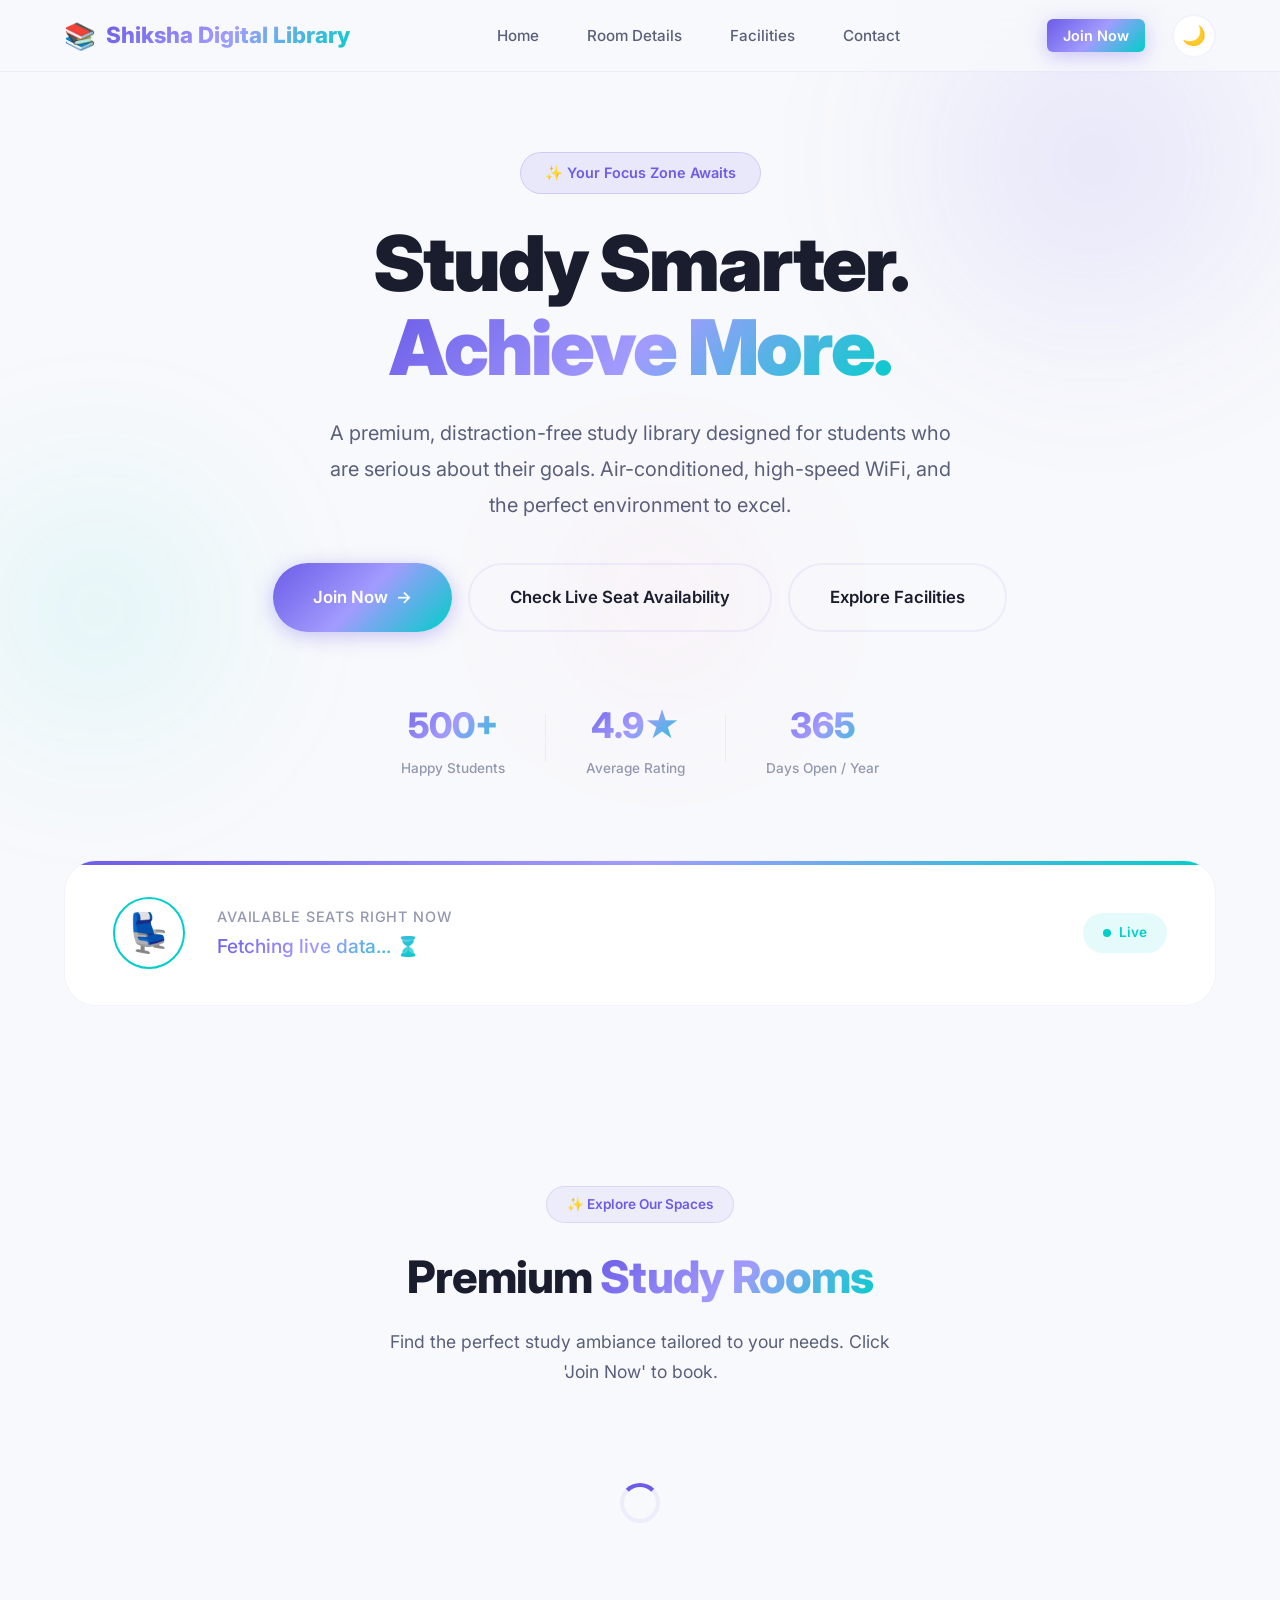
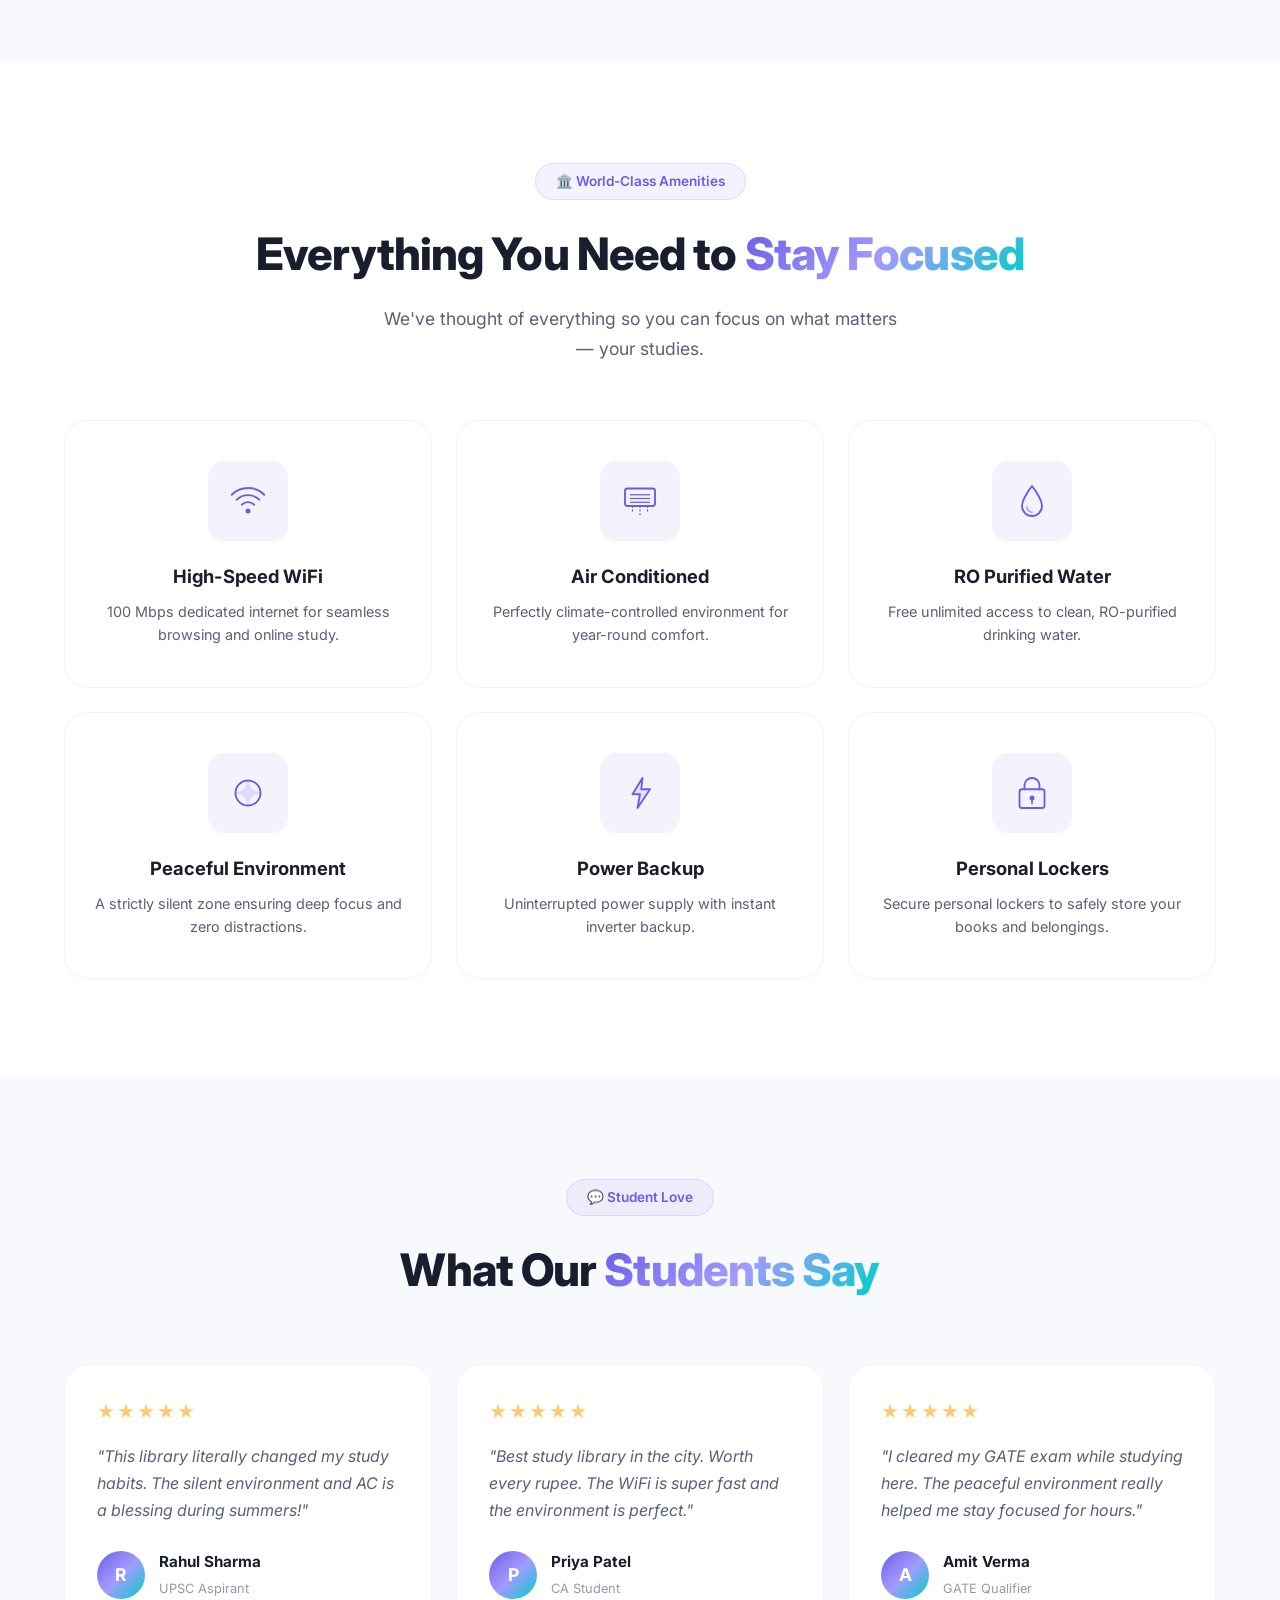
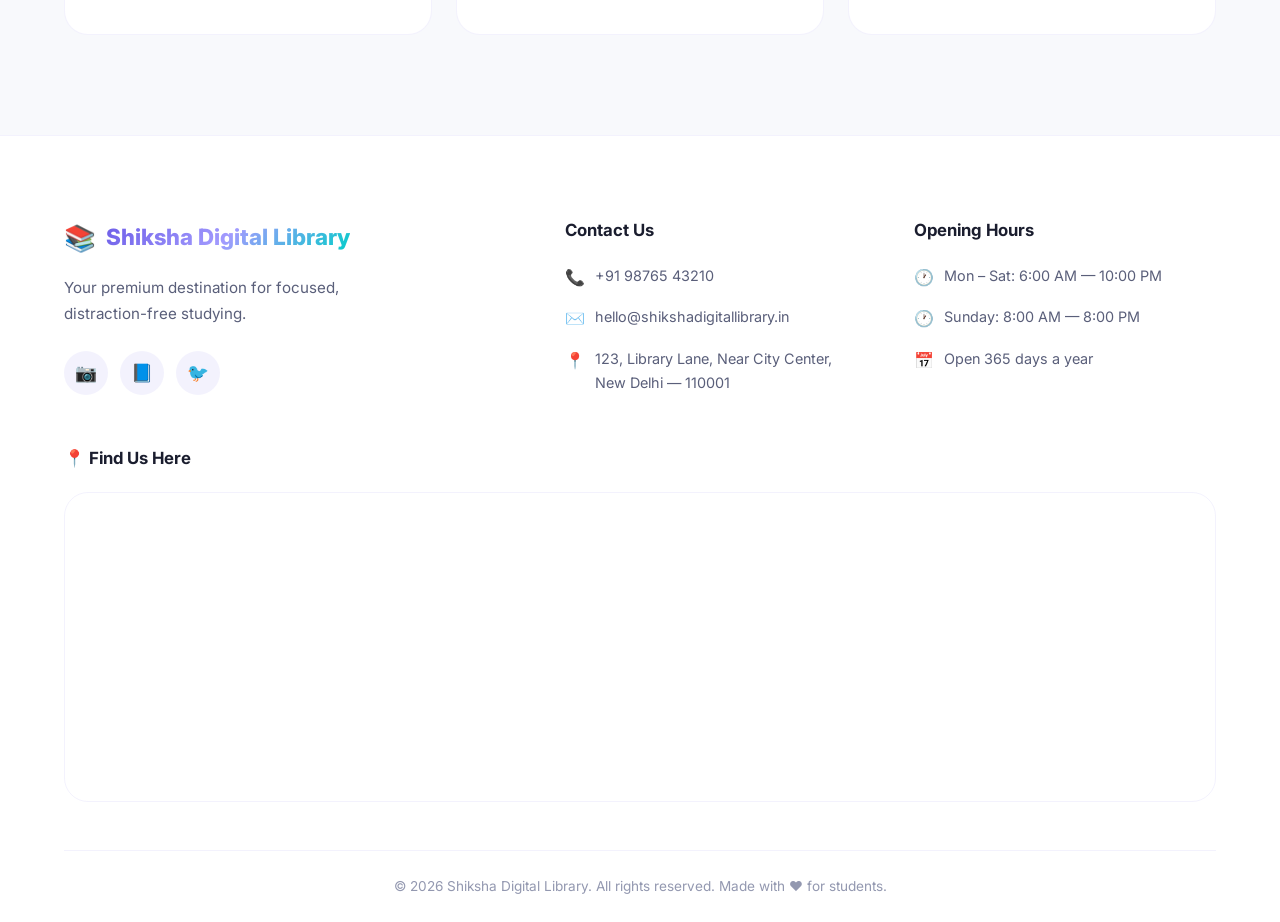
==== index.html @ bf12c4b8 "Add files via upload" ====
<!DOCTYPE html>
<html lang="en" data-theme="light">

<head>
    <meta charset="UTF-8">
    <meta name="viewport" content="width=device-width, initial-scale=1.0">
    <meta name="description"
        content="Premium study library and reading room with AC, WiFi, and peaceful environment. Book your seat today for focused studying.">
    <meta name="keywords" content="study library, reading room, co-working, study space, library near me">
    <title>Shiksha Digital Library — Premium Study Library & Reading Room</title>
    <link rel="preconnect" href="https://fonts.googleapis.com">
    <link rel="preconnect" href="https://fonts.gstatic.com" crossorigin>
    <link href="https://fonts.googleapis.com/css2?family=Inter:wght@400;500;600;700;800;900&display=swap"
        rel="stylesheet">
    <link rel="stylesheet" href="style.css">
</head>

<body>
    <!-- ========== NAVBAR ========== -->
    <nav class="navbar" id="navbar">
        <div class="container nav-container">
            <a href="#" class="logo">
                <span class="logo-icon">📚</span>
                <span class="logo-text">Shiksha Digital Library</span>
            </a>
            <ul class="nav-links" id="navLinks">
                <li><a href="#hero">Home</a></li>
                <li><a href="#rooms">Room Details</a></li>
                <li><a href="#facilities">Facilities</a></li>
                <li><a href="#contact">Contact</a></li>
            </ul>
            <div class="nav-actions">
                <button class="btn btn-primary" id="navJoinBtn" onclick="window.openBookingModal()"
                    style="padding: 8px 16px; font-size: 0.9rem; border-radius: 6px; margin-right: 15px;">Join
                    Now</button>
                <button class="theme-toggle" id="themeToggle" aria-label="Toggle dark mode">
                    <span class="theme-icon" id="themeIcon">🌙</span>
                </button>
                <button class="hamburger" id="hamburger" aria-label="Open menu">
                    <span></span><span></span><span></span>
                </button>
            </div>
        </div>
    </nav>

    <!-- ========== HERO SECTION ========== -->
    <section class="hero" id="hero">
        <div class="hero-bg-shapes">
            <div class="shape shape-1"></div>
            <div class="shape shape-2"></div>
            <div class="shape shape-3"></div>
        </div>
        <div class="container hero-content">
            <div class="hero-badge">✨ Your Focus Zone Awaits</div>
            <h1 class="hero-title">
                Study Smarter.<br>
                <span class="gradient-text">Achieve More.</span>
            </h1>
            <p class="hero-subtitle">
                A premium, distraction-free study library designed for students who are serious about their goals.
                Air-conditioned, high-speed WiFi, and the perfect environment to excel.
            </p>
            <div class="hero-actions">
                <button class="btn btn-primary btn-lg" id="joinNowBtn" onclick="window.openBookingModal()">
                    Join Now
                    <span class="btn-arrow">→</span>
                </button>
                <button class="btn btn-outline btn-lg" onclick="window.openLiveSeatModal()">
                    Check Live Seat Availability
                </button>
                <a href="#facilities" class="btn btn-outline btn-lg" id="exploreFacilitiesBtn">
                    Explore Facilities
                </a>
            </div>
            <div class="hero-stats">
                <div class="stat-item">
                    <span class="stat-number">500+</span>
                    <span class="stat-label">Happy Students</span>
                </div>
                <div class="stat-divider"></div>
                <div class="stat-item">
                    <span class="stat-number">4.9★</span>
                    <span class="stat-label">Average Rating</span>
                </div>
                <div class="stat-divider"></div>
                <div class="stat-item">
                    <span class="stat-number">365</span>
                    <span class="stat-label">Days Open / Year</span>
                </div>
            </div>
        </div>
    </section>

    <!-- ========== LIVE SEAT COUNTER ========== -->
    <section class="seat-counter-section" id="seats">
        <div class="container">
            <div class="seat-card" id="seatCard">
                <div class="seat-card-glow"></div>
                <div class="seat-card-content">
                    <div class="seat-icon-wrap">
                        <div class="pulse-ring"></div>
                        <div class="seat-icon">💺</div>
                    </div>
                    <div class="seat-info">
                        <span class="seat-label">Available Seats Right Now</span>
                        <span class="seat-number" id="seatCount"
                            style="font-size: 1.2rem; color: var(--text-secondary); font-weight: 500;">Fetching live
                            data... ⏳</span>
                    </div>
                    <div class="seat-status" id="seatStatus">
                        <span class="status-dot live"></span>
                        <span>Live</span>
                    </div>
                </div>
            </div>
        </div>
    </section>

    <!-- ========== OUR ROOMS ========== -->
    <section class="rooms-section" id="rooms">
        <div class="container">
            <div class="section-header">
                <span class="section-badge">✨ Explore Our Spaces</span>
                <h2 class="section-title">Premium <span class="gradient-text">Study Rooms</span></h2>
                <p class="section-subtitle">Find the perfect study ambiance tailored to your needs. Click 'Join Now' to
                    book.</p>
            </div>

            <div class="dynamic-rooms-grid" id="dynamicRoomsGrid">
                <div class="loader">
                    <div class="loader-spinner"></div>
                </div>
            </div>
        </div>
    </section>

    <!-- ========== FACILITIES ========== -->
    <section class="facilities-section" id="facilities">
        <div class="container">
            <div class="section-header">
                <span class="section-badge">🏛️ World-Class Amenities</span>
                <h2 class="section-title">Everything You Need to <span class="gradient-text">Stay Focused</span></h2>
                <p class="section-subtitle">We've thought of everything so you can focus on what matters — your studies.
                </p>
            </div>
            <div class="facilities-grid">
                <div class="facility-card" id="facilityWifi">
                    <div class="facility-icon-wrap">
                        <svg class="facility-svg" viewBox="0 0 64 64" fill="none" xmlns="http://www.w3.org/2000/svg">
                            <circle cx="32" cy="48" r="4" fill="currentColor" />
                            <path d="M22 38c5.5-5.5 14.5-5.5 20 0" stroke="currentColor" stroke-width="3"
                                stroke-linecap="round" />
                            <path d="M14 30c9.9-9.9 26.1-9.9 36 0" stroke="currentColor" stroke-width="3"
                                stroke-linecap="round" />
                            <path d="M6 22c14.4-14.4 37.6-14.4 52 0" stroke="currentColor" stroke-width="3"
                                stroke-linecap="round" />
                        </svg>
                    </div>
                    <h3 class="facility-name">High-Speed WiFi</h3>
                    <p class="facility-desc">100 Mbps dedicated internet for seamless browsing and online study.</p>
                </div>
                <div class="facility-card" id="facilityAC">
                    <div class="facility-icon-wrap">
                        <svg class="facility-svg" viewBox="0 0 64 64" fill="none" xmlns="http://www.w3.org/2000/svg">
                            <rect x="8" y="12" width="48" height="28" rx="4" stroke="currentColor" stroke-width="3" />
                            <line x1="20" y1="40" x2="20" y2="52" stroke="currentColor" stroke-width="2"
                                stroke-linecap="round" stroke-dasharray="2 4" />
                            <line x1="32" y1="40" x2="32" y2="56" stroke="currentColor" stroke-width="2"
                                stroke-linecap="round" stroke-dasharray="2 4" />
                            <line x1="44" y1="40" x2="44" y2="52" stroke="currentColor" stroke-width="2"
                                stroke-linecap="round" stroke-dasharray="2 4" />
                            <line x1="16" y1="22" x2="48" y2="22" stroke="currentColor" stroke-width="2" />
                            <line x1="16" y1="28" x2="48" y2="28" stroke="currentColor" stroke-width="2" />
                            <line x1="16" y1="34" x2="48" y2="34" stroke="currentColor" stroke-width="2" />
                        </svg>
                    </div>
                    <h3 class="facility-name">Air Conditioned</h3>
                    <p class="facility-desc">Perfectly climate-controlled environment for year-round comfort.</p>
                </div>
                <div class="facility-card" id="facilityWater">
                    <div class="facility-icon-wrap">
                        <svg class="facility-svg" viewBox="0 0 64 64" fill="none" xmlns="http://www.w3.org/2000/svg">
                            <path d="M32 8C32 8 16 28 16 40c0 8.8 7.2 16 16 16s16-7.2 16-16C48 28 32 8 32 8z"
                                stroke="currentColor" stroke-width="3" stroke-linecap="round" stroke-linejoin="round" />
                            <path d="M24 42c0 4.4 3.6 8 8 8" stroke="currentColor" stroke-width="2.5"
                                stroke-linecap="round" opacity="0.6" />
                        </svg>
                    </div>
                    <h3 class="facility-name">RO Purified Water</h3>
                    <p class="facility-desc">Free unlimited access to clean, RO-purified drinking water.</p>
                </div>
                <div class="facility-card" id="facilityPeaceful">
                    <div class="facility-icon-wrap">
                        <svg class="facility-svg" viewBox="0 0 64 64" fill="none" xmlns="http://www.w3.org/2000/svg">
                            <circle cx="32" cy="32" r="20" stroke="currentColor" stroke-width="3" />
                            <path d="M32 12c0 11 9 20 20 20-11 0-20 9-20 20 0-11-9-20-20-20 11 0 20-9 20-20z"
                                fill="currentColor" opacity="0.15" stroke="currentColor" stroke-width="2" />
                        </svg>
                    </div>
                    <h3 class="facility-name">Peaceful Environment</h3>
                    <p class="facility-desc">A strictly silent zone ensuring deep focus and zero distractions.</p>
                </div>
                <div class="facility-card" id="facilityPower">
                    <div class="facility-icon-wrap">
                        <svg class="facility-svg" viewBox="0 0 64 64" fill="none" xmlns="http://www.w3.org/2000/svg">
                            <path d="M36 8L20 34h12L28 56l20-30H34L36 8z" stroke="currentColor" stroke-width="3"
                                stroke-linecap="round" stroke-linejoin="round" fill="currentColor" fill-opacity="0.1" />
                        </svg>
                    </div>
                    <h3 class="facility-name">Power Backup</h3>
                    <p class="facility-desc">Uninterrupted power supply with instant inverter backup.</p>
                </div>
                <div class="facility-card" id="facilityLocker">
                    <div class="facility-icon-wrap">
                        <svg class="facility-svg" viewBox="0 0 64 64" fill="none" xmlns="http://www.w3.org/2000/svg">
                            <rect x="12" y="26" width="40" height="30" rx="4" stroke="currentColor" stroke-width="3" />
                            <path d="M20 26V20c0-6.6 5.4-12 12-12s12 5.4 12 12v6" stroke="currentColor" stroke-width="3"
                                stroke-linecap="round" />
                            <circle cx="32" cy="40" r="4" fill="currentColor" />
                            <line x1="32" y1="44" x2="32" y2="49" stroke="currentColor" stroke-width="2.5"
                                stroke-linecap="round" />
                        </svg>
                    </div>
                    <h3 class="facility-name">Personal Lockers</h3>
                    <p class="facility-desc">Secure personal lockers to safely store your books and belongings.</p>
                </div>
            </div>
        </div>
    </section>

    <!-- ========== TESTIMONIALS ========== -->
    <section class="testimonials-section" id="testimonials">
        <div class="container">
            <div class="section-header">
                <span class="section-badge">💬 Student Love</span>
                <h2 class="section-title">What Our <span class="gradient-text">Students Say</span></h2>
            </div>
            <div class="testimonials-grid">
                <div class="testimonial-card">
                    <div class="testimonial-stars">★★★★★</div>
                    <p class="testimonial-text">"This library literally changed my study habits. The silent environment
                        and AC is a blessing during summers!"</p>
                    <div class="testimonial-author">
                        <div class="author-avatar">R</div>
                        <div>
                            <strong>Rahul Sharma</strong>
                            <span>UPSC Aspirant</span>
                        </div>
                    </div>
                </div>
                <div class="testimonial-card">
                    <div class="testimonial-stars">★★★★★</div>
                    <p class="testimonial-text">"Best study library in the city. Worth every rupee. The WiFi is super
                        fast and the environment is perfect."</p>
                    <div class="testimonial-author">
                        <div class="author-avatar">P</div>
                        <div>
                            <strong>Priya Patel</strong>
                            <span>CA Student</span>
                        </div>
                    </div>
                </div>
                <div class="testimonial-card">
                    <div class="testimonial-stars">★★★★★</div>
                    <p class="testimonial-text">"I cleared my GATE exam while studying here. The peaceful environment
                        really helped me stay focused for hours."</p>
                    <div class="testimonial-author">
                        <div class="author-avatar">A</div>
                        <div>
                            <strong>Amit Verma</strong>
                            <span>GATE Qualifier</span>
                        </div>
                    </div>
                </div>
            </div>
        </div>
    </section>

    <!-- ========== FOOTER ========== -->
    <footer class="footer" id="contact">
        <div class="container">
            <div class="footer-grid">
                <div class="footer-brand">
                    <a href="#" class="logo footer-logo">
                        <span class="logo-icon">📚</span>
                        <span class="logo-text">Shiksha Digital Library</span>
                    </a>
                    <p class="footer-tagline">Your premium destination for focused, distraction-free studying.</p>
                    <div class="footer-socials">
                        <a href="#" class="social-link" aria-label="Instagram">📷</a>
                        <a href="#" class="social-link" aria-label="Facebook">📘</a>
                        <a href="#" class="social-link" aria-label="Twitter">🐦</a>
                    </div>
                </div>
                <div class="footer-info">
                    <h4>Contact Us</h4>
                    <ul class="footer-list">
                        <li>
                            <span class="footer-icon">📞</span>
                            <a href="tel:+919876543210">+91 98765 43210</a>
                        </li>
                        <li>
                            <span class="footer-icon">✉️</span>
                            <a href="mailto:hello@shikshadigitallibrary.in">hello@shikshadigitallibrary.in</a>
                        </li>
                        <li>
                            <span class="footer-icon">📍</span>
                            <span>123, Library Lane, Near City Center,<br>New Delhi — 110001</span>
                        </li>
                    </ul>
                </div>
                <div class="footer-hours">
                    <h4>Opening Hours</h4>
                    <ul class="footer-list">
                        <li><span class="footer-icon">🕐</span> Mon – Sat: 6:00 AM — 10:00 PM</li>
                        <li><span class="footer-icon">🕐</span> Sunday: 8:00 AM — 8:00 PM</li>
                        <li><span class="footer-icon">📅</span> Open 365 days a year</li>
                    </ul>
                </div>
            </div>
            <div class="footer-map">
                <h4>📍 Find Us Here</h4>
                <div class="map-container">
                    <iframe
                        src="https://www.google.com/maps/embed?pb=!1m18!1m12!1m3!1d3630.3587118853275!2d86.69703167514014!3d24.50766707816132!2m3!1f0!2f0!3f0!3m2!1i1024!2i768!4f13.1!3m3!1m2!1s0x39f1177b19f30dbd%3A0xe10a7950a04422b5!2sSiksha%20Digital%20Library!5e0!3m2!1sen!2sin!4v1775477721652!5m2!1sen!2sin"
                        width="100%" height="300" style="border:0; border-radius: 16px;" allowfullscreen=""
                        loading="lazy" referrerpolicy="no-referrer-when-downgrade"
                        title="Shiksha Digital Library Location Map">
                    </iframe>
                </div>
            </div>
            <div class="footer-bottom">
                <p>© 2026 Shiksha Digital Library. All rights reserved. Made with ❤️ for students.</p>
            </div>
        </div>
    </footer>

    <!-- Back to Top -->
    <button class="back-to-top" id="backToTop" aria-label="Back to top">↑</button>


    <!-- ========== ROOM DETAILS MODAL ========== -->
    <div class="modal-overlay" id="roomDetailsModal">
        <div class="modal-content room-details-modal">
            <button class="modal-close" onclick="closeRoomDetailsModal()" aria-label="Close modal">✖</button>

            <!-- Room Image -->
            <div class="room-detail-image" id="roomDetailImage">
                <img src="" alt="Room Image" id="roomDetailImg"
                    style="width: 100%; height: 240px; object-fit: cover; border-radius: 12px;">
            </div>

            <!-- Room Name & Tagline -->
            <div style="text-align: center; margin: 20px 0 8px;">
                <h2 class="section-title" style="font-size: 1.6rem;" id="roomDetailName">Room Name</h2>
                <span class="room-tagline" id="roomDetailTagline">Tagline</span>
            </div>

            <!-- Description -->
            <p style="text-align: center; color: var(--text-secondary); font-size: 0.95rem; line-height: 1.6; margin-bottom: 24px;"
                id="roomDetailDesc">Description</p>

            <!-- Pricing Section -->
            <div class="room-detail-section">
                <h3 style="font-size: 1.1rem; font-weight: 700; margin-bottom: 16px;">💰 Pricing Details (Time-Wise)
                </h3>
                <div class="room-pricing-grid" id="roomDetailPricing">
                    <!-- Injected dynamically -->
                </div>
            </div>

            <!-- Features Section -->
            <div class="room-detail-section" style="margin-top: 24px;">
                <h3 style="font-size: 1.1rem; font-weight: 700; margin-bottom: 12px;">✨ About This Room</h3>
                <ul class="room-features-list" id="roomDetailFeatures">
                    <!-- Injected dynamically -->
                </ul>
            </div>

            <!-- Proceed to Book Button -->
            <div style="text-align: center; margin-top: 28px;">
                <button class="btn btn-primary btn-lg" id="proceedToBookBtn" onclick="proceedToBookFromDetails()"
                    style="width: 100%; max-width: 400px;">
                    Proceed to Book <span class="btn-arrow">→</span>
                </button>
            </div>
        </div>
    </div>

    <!-- ========== BOOKING MODAL ========== -->
    <div class="modal-overlay" id="bookingModal" style="display: none;">
        <div class="modal-content">
            <button class="modal-close" onclick="closeBookingModal()" aria-label="Close modal">✖</button>
            <div class="modal-header" style="text-align: center; margin-bottom: 24px;">
                <span class="section-badge" style="display:inline-block; margin-bottom:8px;">🎯 Live Seat Booking</span>
                <h2 class="section-title" style="font-size: 1.8rem;">Reserve Your <span class="gradient-text">Focus
                        Zone</span></h2>
            </div>

            <div class="wizard-container">
                <!-- Step 1: Select Room -->
                <div class="wizard-step" id="step1">
                    <div class="step-header">
                        <span class="step-number">1</span>
                        <h3 class="step-title">Select Room</h3>
                    </div>
                    <div class="step-content">
                        <div class="room-selector" id="wizardDynamicRooms"></div>
                    </div>
                </div>

                <!-- Step 3: Select Seat -->
                <div class="wizard-step disabled" id="step3">
                    <div class="step-header">
                        <span class="step-number">2</span>
                        <h3 class="step-title">Choose Your Seat</h3>
                    </div>
                    <div class="step-content" id="step3Content" style="display: none;">
                        <div class="modal-legend">
                            <div class="legend-item"><span class="seat-badge available"></span> Available</div>
                            <div class="legend-item"><span class="seat-badge partially-booked"></span> Partially Booked</div>
                            <div class="legend-item"><span class="seat-badge selected"></span> Selected</div>
                            <div class="legend-item"><span class="seat-badge booked"></span> Booked</div>
                        </div>

                        <div class="wizard-seat-layout">
                            <div class="seat-layout" id="wizardSeatGrid">
                                <!-- Seats generated via JS -->
                            </div>
                        </div>
                    </div>
                </div>

            <!-- Step 2: Select Duration -->
                <div class="wizard-step disabled" id="step2">
                    <div class="step-header">
                        <span class="step-number">3</span>
                        <h3 class="step-title">Select Duration/Shift</h3>
                    </div>
                    <div class="step-content" id="step2Content" style="display: none;">
                        <div class="duration-selector" id="wizardDynamicDurations"></div>
                    </div>
                </div>

                <!-- Step 2.5: Select Time Slot (Conditional) -->
                <div class="wizard-step" id="step25" style="display: none; margin-top: 24px;">
                    <div class="step-header">
                        <span class="step-number">3.5</span>
                        <h3 class="step-title">Select a Time Slot</h3>
                    </div>
                    <div class="step-content">
                        <div class="duration-selector" id="timeSlotContainer">
                            <button class="duration-btn timeslot-btn"
                                onclick="wizardSelectTimeSlot('6:00 AM - 11:00 AM')" id="slotA">
                                <span class="duration-time">6:00 AM - 11:00 AM</span>
                            </button>
                            <button class="duration-btn timeslot-btn"
                                onclick="wizardSelectTimeSlot('11:00 AM - 4:00 PM')" id="slotB">
                                <span class="duration-time">11:00 AM - 4:00 PM</span>
                            </button>
                            <button class="duration-btn timeslot-btn"
                                onclick="wizardSelectTimeSlot('4:00 PM - 9:00 PM')" id="slotC">
                                <span class="duration-time">4:00 PM - 9:00 PM</span>
                            </button>
                        </div>
                    </div>
                </div>

                <!-- Step 4: User Details Form -->
            <div class="wizard-step disabled" id="step4">
                <div class="step-header">
                    <span class="step-number">4</span>
                    <h3 class="step-title">Your Details</h3>
                </div>
                <div class="step-content" id="step4Content" style="display: none;">
                    <div class="user-details-form" style="max-width: 400px; margin: 0 auto;">
                        <div style="margin-bottom: 12px; text-align: left;">
                            <label
                                style="font-weight: 600; font-size: 0.85rem; color: var(--text-secondary); display: block; margin-bottom: 6px;">Full
                                Name</label>
                            <input type="text" id="wizardName" placeholder="e.g. John Doe"
                                style="width: 100%; padding: 12px; border: 1px solid var(--border-color, #e2e8f0); border-radius: 8px; outline: none; background: transparent; color: inherit;">
                        </div>
                        <div style="margin-bottom: 12px; text-align: left;">
                            <label
                                style="font-weight: 600; font-size: 0.85rem; color: var(--text-secondary); display: block; margin-bottom: 6px;">Phone
                                Number</label>
                            <input type="tel" id="wizardPhone" placeholder="e.g. 9876543210"
                                style="width: 100%; padding: 12px; border: 1px solid var(--border-color, #e2e8f0); border-radius: 8px; outline: none; background: transparent; color: inherit;">
                        </div>
                        <!-- Wizard Action Section -->
                        <div class="wizard-action-section hidden" id="wizardActionSection"
                            style="display: none; width: 100%; margin-top: 24px; padding: 20px; box-sizing: border-box;">
                            <div class="wizard-summary" style="gap: 16px; flex-direction: column; font-size: 1rem;">
                                <div class="summary-item"><strong>Room:</strong> <span id="summaryRoom">—</span></div>
                                <div class="summary-item"><strong>Duration:</strong> <span id="summaryDuration">—</span>
                                </div>
                                <div class="summary-item"><strong>Seat:</strong> <span id="summarySeat">—</span></div>
                            </div>
                            <button class="btn btn-primary btn-lg" id="wizardConfirmBtn"
                                style="width: 100%; margin-top: 16px;">
                                Submit Booking <span class="btn-arrow">→</span>
                            </button>
                        </div>
                    </div>
                </div>
            </div>
        </div>
    </div>

    <!-- ========== LIVE SEAT VIEWER MODAL ========== -->
    <div class="modal-overlay" id="liveSeatModal" style="display: none;">
        <div class="modal-content">
            <button class="modal-close" onclick="closeLiveSeatModal()" aria-label="Close modal">✖</button>
            <div class="modal-header" style="text-align: center; margin-bottom: 24px;">
                <span class="section-badge" style="display:inline-block; margin-bottom:8px;">🗺️ Live View</span>
                <h2 class="section-title" style="font-size: 1.8rem;">Current Seat <span class="gradient-text">Availability</span></h2>
            </div>
            
            <div class="wizard-container">
                <div class="wizard-step" style="opacity: 1; transform: none;">
                    <div class="step-header">
                        <h3 class="step-title">Select a Room to View</h3>
                    </div>
                    <div class="step-content" style="text-align: center; display: block;">
                        <select id="liveViewerRoomSelect" onchange="renderLiveViewerSeats()" style="padding: 12px; width: 100%; max-width: 300px; border-radius: 8px; border: 1px solid var(--border-color); font-size: 1rem; margin-bottom: 24px; outline: none; background: transparent; color: inherit;">
                            <option value="" disabled selected>Loading rooms...</option>
                        </select>

                        <div class="modal-legend">
                            <div class="legend-item"><span class="seat-badge available"></span> Fully Available</div>
                            <div class="legend-item"><span class="seat-badge partially-booked"></span> Partially Booked</div>
                            <div class="legend-item"><span class="seat-badge booked"></span> Fully Booked</div>
                        </div>

                        <div class="wizard-seat-layout">
                            <div class="seat-layout" id="liveViewerSeatGrid">
                                <!-- Seats generated via JS -->
                            </div>
                        </div>
                        
                        <!-- Empty container for the Quick Shift Details Preview -->
                        <div id="liveSeatShiftDetails" style="display:none; margin-top:20px; text-align: left;"></div>
                        
                        <div style="margin-top: 32px;">
                            <button class="btn btn-primary" onclick="closeLiveSeatModal(); setTimeout(openBookingModal, 300);">Book visually from Booking Wizard <span class="btn-arrow">→</span></button>
                        </div>
                    </div>
                </div>
            </div>
        </div>
    </div>

    <script type="module" src="script.js"></script>
</body>

</html>
---- style.css ----
/* ===================================================
   StudyNest — Premium Study Library Landing Page
   Pure CSS3  |  No Frameworks
   =================================================== */

/* ---------- CSS Custom Properties (Light Theme) ---------- */
:root {
    --bg-primary: #f8f9fc;
    --bg-secondary: #ffffff;
    --bg-card: #ffffff;
    --bg-card-hover: #f4f6ff;

    --text-primary: #1a1d2e;
    --text-secondary: #5a5f7a;
    --text-muted: #9398b0;

    --accent-1: #6c5ce7;
    --accent-2: #a29bfe;
    --accent-3: #00cec9;
    --accent-gradient: linear-gradient(135deg, #6c5ce7 0%, #a29bfe 50%, #00cec9 100%);
    --accent-gradient-2: linear-gradient(135deg, #6c5ce7, #fd79a8);

    --morning-color: #fdcb6e;
    --morning-bg: linear-gradient(135deg, #ffeaa7 0%, #fdcb6e 100%);
    --evening-color: #e17055;
    --evening-bg: linear-gradient(135deg, #fab1a0 0%, #e17055 100%);
    --fullday-color: #00b894;
    --fullday-bg: linear-gradient(135deg, #55efc4 0%, #00b894 100%);

    --border-color: rgba(108, 92, 231, 0.08);
    --shadow-sm: 0 2px 8px rgba(26, 29, 46, 0.04);
    --shadow-md: 0 8px 30px rgba(26, 29, 46, 0.08);
    --shadow-lg: 0 20px 60px rgba(26, 29, 46, 0.12);
    --shadow-glow: 0 0 40px rgba(108, 92, 231, 0.15);

    --radius-sm: 10px;
    --radius-md: 16px;
    --radius-lg: 24px;
    --radius-xl: 32px;

    --transition: 0.3s cubic-bezier(0.4, 0, 0.2, 1);
    --bounce: 0.5s cubic-bezier(0.34, 1.56, 0.64, 1);

    --nav-height: 72px;
    --container-max: 1200px;
}

/* ---------- Dark Theme ---------- */
[data-theme="dark"] {
    --bg-primary: #0f0f1a;
    --bg-secondary: #1a1a2e;
    --bg-card: #1e1e35;
    --bg-card-hover: #2a2a45;

    --text-primary: #eef0ff;
    --text-secondary: #a0a4c0;
    --text-muted: #6b6f8d;

    --border-color: rgba(162, 155, 254, 0.1);
    --shadow-sm: 0 2px 8px rgba(0, 0, 0, 0.3);
    --shadow-md: 0 8px 30px rgba(0, 0, 0, 0.4);
    --shadow-lg: 0 20px 60px rgba(0, 0, 0, 0.5);
    --shadow-glow: 0 0 60px rgba(108, 92, 231, 0.25);
}

/* ---------- Reset & Base ---------- */
*,
*::before,
*::after {
    margin: 0;
    padding: 0;
    box-sizing: border-box;
}

html {
    scroll-behavior: smooth;
    scroll-padding-top: var(--nav-height);
}

body {
    font-family: 'Inter', -apple-system, BlinkMacSystemFont, sans-serif;
    background: var(--bg-primary);
    color: var(--text-primary);
    line-height: 1.7;
    overflow-x: hidden;
    transition: background var(--transition), color var(--transition);
}

a {
    text-decoration: none;
    color: inherit;
}

ul { list-style: none; }

img { max-width: 100%; display: block; }

.container {
    max-width: var(--container-max);
    margin: 0 auto;
    padding: 0 24px;
}

/* ---------- Buttons ---------- */
.btn {
    display: inline-flex;
    align-items: center;
    gap: 8px;
    padding: 14px 32px;
    border: none;
    border-radius: 50px;
    font-family: inherit;
    font-weight: 600;
    font-size: 1rem;
    cursor: pointer;
    transition: all var(--transition);
    position: relative;
    overflow: hidden;
}

.btn::before {
    content: '';
    position: absolute;
    inset: 0;
    border-radius: inherit;
    background: linear-gradient(135deg, rgba(255,255,255,0.2), transparent);
    opacity: 0;
    transition: opacity var(--transition);
}

.btn:hover::before { opacity: 1; }

.btn-primary {
    background: var(--accent-gradient);
    color: #fff;
    box-shadow: 0 4px 20px rgba(108, 92, 231, 0.35);
}

.btn-primary:hover {
    transform: translateY(-2px);
    box-shadow: 0 8px 30px rgba(108, 92, 231, 0.5);
}

.btn-outline {
    background: transparent;
    color: var(--text-primary);
    border: 2px solid var(--border-color);
    backdrop-filter: blur(8px);
}

.btn-outline:hover {
    border-color: var(--accent-1);
    color: var(--accent-1);
    transform: translateY(-2px);
}

.btn-lg {
    padding: 18px 40px;
    font-size: 1.05rem;
}

.btn-arrow {
    transition: transform var(--transition);
}

.btn:hover .btn-arrow {
    transform: translateX(4px);
}

.btn-book {
    width: 100%;
    justify-content: center;
    padding: 16px 24px;
    border-radius: var(--radius-md);
    color: #fff;
    font-size: 1rem;
}

.morning-btn { background: var(--morning-bg); color: #5a4600; }
.evening-btn { background: var(--evening-bg); color: #fff; }
.fullday-btn { background: var(--fullday-bg); color: #fff; }

.btn-book:hover {
    transform: translateY(-2px);
    box-shadow: 0 8px 25px rgba(0,0,0,0.15);
}

/* ---------- NAVBAR ---------- */
.navbar {
    position: fixed;
    top: 0;
    left: 0;
    right: 0;
    height: var(--nav-height);
    z-index: 1000;
    backdrop-filter: blur(20px);
    -webkit-backdrop-filter: blur(20px);
    background: rgba(248, 249, 252, 0.8);
    border-bottom: 1px solid var(--border-color);
    transition: all var(--transition);
}

[data-theme="dark"] .navbar {
    background: rgba(15, 15, 26, 0.85);
}

.navbar.scrolled {
    box-shadow: var(--shadow-md);
}

.nav-container {
    display: flex;
    align-items: center;
    justify-content: space-between;
    height: 100%;
}

.logo {
    display: flex;
    align-items: center;
    gap: 10px;
    font-weight: 800;
    font-size: 1.4rem;
    z-index: 1001;
}

.logo-icon { font-size: 1.6rem; }

.logo-text {
    background: var(--accent-gradient);
    -webkit-background-clip: text;
    -webkit-text-fill-color: transparent;
    background-clip: text;
}

.nav-links {
    display: flex;
    gap: 8px;
}

.nav-links a {
    padding: 8px 20px;
    border-radius: 50px;
    font-weight: 500;
    font-size: 0.95rem;
    color: var(--text-secondary);
    transition: all var(--transition);
}

.nav-links a:hover,
.nav-links a.active {
    color: var(--accent-1);
    background: rgba(108, 92, 231, 0.08);
}

.nav-actions {
    display: flex;
    align-items: center;
    gap: 12px;
}

.theme-toggle {
    width: 44px;
    height: 44px;
    border: 2px solid var(--border-color);
    border-radius: 50%;
    background: var(--bg-card);
    cursor: pointer;
    display: flex;
    align-items: center;
    justify-content: center;
    font-size: 1.2rem;
    transition: all var(--transition);
}

.theme-toggle:hover {
    border-color: var(--accent-1);
    transform: rotate(20deg);
}

.theme-icon { line-height: 1; }

.hamburger {
    display: none;
    flex-direction: column;
    gap: 5px;
    background: none;
    border: none;
    cursor: pointer;
    padding: 8px;
    z-index: 1001;
}

.hamburger span {
    width: 24px;
    height: 2.5px;
    background: var(--text-primary);
    border-radius: 2px;
    transition: all var(--transition);
}

.hamburger.open span:nth-child(1) {
    transform: rotate(45deg) translate(5px, 5px);
}

.hamburger.open span:nth-child(2) {
    opacity: 0;
}

.hamburger.open span:nth-child(3) {
    transform: rotate(-45deg) translate(5px, -5px);
}

/* ---------- HERO ---------- */
.hero {
    min-height: 100vh;
    display: flex;
    align-items: center;
    position: relative;
    padding: calc(var(--nav-height) + 40px) 0 80px;
    overflow: hidden;
}

.hero-bg-shapes {
    position: absolute;
    inset: 0;
    pointer-events: none;
    overflow: hidden;
}

.shape {
    position: absolute;
    border-radius: 50%;
    filter: blur(80px);
    opacity: 0.4;
}

.shape-1 {
    width: 500px;
    height: 500px;
    background: radial-gradient(circle, rgba(108, 92, 231, 0.4), transparent 70%);
    top: -10%;
    right: -5%;
    animation: float 8s ease-in-out infinite;
}

.shape-2 {
    width: 400px;
    height: 400px;
    background: radial-gradient(circle, rgba(0, 206, 201, 0.3), transparent 70%);
    bottom: 10%;
    left: -8%;
    animation: float 10s ease-in-out infinite reverse;
}

.shape-3 {
    width: 300px;
    height: 300px;
    background: radial-gradient(circle, rgba(253, 121, 168, 0.25), transparent 70%);
    top: 50%;
    left: 40%;
    animation: float 12s ease-in-out infinite 2s;
}

@keyframes float {
    0%, 100% { transform: translate(0, 0) scale(1); }
    33% { transform: translate(30px, -20px) scale(1.05); }
    66% { transform: translate(-20px, 20px) scale(0.95); }
}

.hero-content {
    text-align: center;
    position: relative;
    z-index: 1;
}

.hero-badge {
    display: inline-block;
    padding: 8px 24px;
    background: rgba(108, 92, 231, 0.1);
    border: 1px solid rgba(108, 92, 231, 0.2);
    border-radius: 50px;
    font-size: 0.9rem;
    font-weight: 600;
    color: var(--accent-1);
    margin-bottom: 28px;
    animation: fadeInUp 0.8s ease-out;
}

.hero-title {
    font-size: clamp(2.8rem, 6vw, 5rem);
    font-weight: 900;
    line-height: 1.1;
    letter-spacing: -0.03em;
    margin-bottom: 24px;
    animation: fadeInUp 0.8s ease-out 0.15s both;
}

.gradient-text {
    background: var(--accent-gradient);
    -webkit-background-clip: text;
    -webkit-text-fill-color: transparent;
    background-clip: text;
}

.hero-subtitle {
    font-size: clamp(1.05rem, 2vw, 1.25rem);
    color: var(--text-secondary);
    max-width: 640px;
    margin: 0 auto 40px;
    line-height: 1.8;
    animation: fadeInUp 0.8s ease-out 0.3s both;
}

.hero-actions {
    display: flex;
    gap: 16px;
    justify-content: center;
    flex-wrap: wrap;
    margin-bottom: 64px;
    animation: fadeInUp 0.8s ease-out 0.45s both;
}

.hero-stats {
    display: flex;
    align-items: center;
    justify-content: center;
    gap: 40px;
    flex-wrap: wrap;
    animation: fadeInUp 0.8s ease-out 0.6s both;
}

.stat-item {
    text-align: center;
}

.stat-number {
    display: block;
    font-size: 2.2rem;
    font-weight: 800;
    background: var(--accent-gradient);
    -webkit-background-clip: text;
    -webkit-text-fill-color: transparent;
    background-clip: text;
}

.stat-label {
    display: block;
    font-size: 0.85rem;
    color: var(--text-muted);
    font-weight: 500;
    margin-top: 2px;
}

.stat-divider {
    width: 1px;
    height: 48px;
    background: var(--border-color);
}

@keyframes fadeInUp {
    from {
        opacity: 0;
        transform: translateY(30px);
    }
    to {
        opacity: 1;
        transform: translateY(0);
    }
}

/* ---------- SEAT COUNTER ---------- */
.seat-counter-section {
    padding: 0 0 80px;
    margin-top: -40px;
    position: relative;
    z-index: 2;
}

.seat-card {
    position: relative;
    border-radius: var(--radius-xl);
    background: var(--bg-card);
    border: 1px solid var(--border-color);
    overflow: hidden;
    transition: all var(--transition);
}

.seat-card:hover {
    transform: translateY(-4px);
    box-shadow: var(--shadow-glow);
}

.seat-card-glow {
    position: absolute;
    top: 0;
    left: 0;
    right: 0;
    height: 4px;
    background: var(--accent-gradient);
}

.seat-card-content {
    display: flex;
    align-items: center;
    gap: 32px;
    padding: 36px 48px;
    flex-wrap: wrap;
}

.seat-icon-wrap {
    position: relative;
    width: 72px;
    height: 72px;
    display: flex;
    align-items: center;
    justify-content: center;
}

.pulse-ring {
    position: absolute;
    inset: 0;
    border-radius: 50%;
    border: 2px solid var(--accent-3);
    animation: pulseRing 2s ease-out infinite;
}

@keyframes pulseRing {
    0% { transform: scale(0.8); opacity: 1; }
    100% { transform: scale(1.6); opacity: 0; }
}

.seat-icon {
    font-size: 2.4rem;
    z-index: 1;
}

.seat-info {
    flex: 1;
    min-width: 200px;
}

.seat-label {
    display: block;
    font-size: 0.9rem;
    font-weight: 500;
    color: var(--text-muted);
    text-transform: uppercase;
    letter-spacing: 0.06em;
    margin-bottom: 4px;
}

.seat-number {
    font-size: 3.5rem;
    font-weight: 900;
    background: var(--accent-gradient);
    -webkit-background-clip: text;
    -webkit-text-fill-color: transparent;
    background-clip: text;
    line-height: 1;
}

.seat-status {
    display: flex;
    align-items: center;
    gap: 8px;
    padding: 8px 20px;
    background: rgba(0, 206, 201, 0.1);
    border-radius: 50px;
    font-size: 0.85rem;
    font-weight: 600;
    color: var(--accent-3);
}

.status-dot {
    width: 8px;
    height: 8px;
    border-radius: 50%;
}

.status-dot.live {
    background: var(--accent-3);
    animation: blink 1.5s ease-in-out infinite;
}

@keyframes blink {
    0%, 100% { opacity: 1; }
    50% { opacity: 0.3; }
}

/* ---------- SECTION HEADERS ---------- */
.section-header {
    text-align: center;
    margin-bottom: 56px;
}

.section-badge {
    display: inline-block;
    padding: 6px 20px;
    background: rgba(108, 92, 231, 0.08);
    border: 1px solid rgba(108, 92, 231, 0.15);
    border-radius: 50px;
    font-size: 0.85rem;
    font-weight: 600;
    color: var(--accent-1);
    margin-bottom: 16px;
}

.section-title {
    font-size: clamp(2rem, 4vw, 2.8rem);
    font-weight: 800;
    letter-spacing: -0.02em;
    margin-bottom: 12px;
}

.section-subtitle {
    font-size: 1.1rem;
    color: var(--text-secondary);
    max-width: 520px;
    margin: 0 auto;
}

/* ---------- PRICING ---------- */
.pricing-section {
    padding: 100px 0;
}

.pricing-grid {
    display: grid;
    grid-template-columns: repeat(3, 1fr);
    gap: 28px;
    align-items: start;
}

.pricing-card {
    position: relative;
    background: var(--bg-card);
    border: 1px solid var(--border-color);
    border-radius: var(--radius-lg);
    overflow: hidden;
    transition: all var(--transition);
}

.pricing-card:hover {
    transform: translateY(-8px);
    box-shadow: var(--shadow-lg);
}

.pricing-card.popular {
    border-color: var(--accent-1);
    box-shadow: var(--shadow-glow);
    transform: scale(1.04);
}

.pricing-card.popular:hover {
    transform: scale(1.04) translateY(-8px);
}

.popular-badge {
    position: absolute;
    top: 16px;
    right: 16px;
    padding: 6px 16px;
    background: var(--accent-gradient);
    color: #fff;
    border-radius: 50px;
    font-size: 0.75rem;
    font-weight: 700;
    z-index: 2;
}

.card-accent {
    height: 6px;
    width: 100%;
}

.card-accent.morning { background: var(--morning-bg); }
.card-accent.evening { background: var(--evening-bg); }
.card-accent.fullday { background: var(--fullday-bg); }

.card-header {
    padding: 32px 28px 0;
    text-align: center;
}

.shift-icon {
    font-size: 2.4rem;
    display: block;
    margin-bottom: 12px;
}

.shift-name {
    font-size: 1.3rem;
    font-weight: 700;
    margin-bottom: 4px;
}

.shift-time {
    font-size: 0.9rem;
    color: var(--text-muted);
    font-weight: 500;
}

.card-body {
    padding: 28px;
}

.price {
    text-align: center;
    margin-bottom: 24px;
    padding: 20px 0;
    border-top: 1px solid var(--border-color);
    border-bottom: 1px solid var(--border-color);
}

.currency {
    font-size: 1.4rem;
    font-weight: 700;
    vertical-align: super;
    color: var(--text-secondary);
}

.amount {
    font-size: 3.2rem;
    font-weight: 900;
    letter-spacing: -0.02em;
}

.period {
    font-size: 0.95rem;
    color: var(--text-muted);
    font-weight: 500;
}

.perks-list {
    display: flex;
    flex-direction: column;
    gap: 12px;
}

.perks-list li {
    display: flex;
    align-items: center;
    gap: 12px;
    font-size: 0.95rem;
    color: var(--text-secondary);
}

.perk-icon {
    width: 24px;
    height: 24px;
    display: flex;
    align-items: center;
    justify-content: center;
    border-radius: 50%;
    background: rgba(0, 184, 148, 0.12);
    color: #00b894;
    font-size: 0.75rem;
    font-weight: 700;
    flex-shrink: 0;
}

.card-footer {
    padding: 0 28px 28px;
}

/* ---------- FACILITIES ---------- */
.facilities-section {
    padding: 100px 0;
    background: var(--bg-secondary);
    transition: background var(--transition);
}

.facilities-grid {
    display: grid;
    grid-template-columns: repeat(3, 1fr);
    gap: 24px;
}

.facility-card {
    background: var(--bg-card);
    border: 1px solid var(--border-color);
    border-radius: var(--radius-lg);
    padding: 40px 28px;
    text-align: center;
    transition: all var(--transition);
    position: relative;
    overflow: hidden;
}

.facility-card::before {
    content: '';
    position: absolute;
    top: 0;
    left: 0;
    right: 0;
    height: 0;
    background: var(--accent-gradient);
    opacity: 0.06;
    transition: height var(--transition);
}

.facility-card:hover::before {
    height: 100%;
}

.facility-card:hover {
    transform: translateY(-6px);
    box-shadow: var(--shadow-md);
    border-color: rgba(108, 92, 231, 0.2);
}

.facility-icon-wrap {
    width: 80px;
    height: 80px;
    margin: 0 auto 20px;
    display: flex;
    align-items: center;
    justify-content: center;
    background: rgba(108, 92, 231, 0.08);
    border-radius: var(--radius-md);
    transition: all var(--transition);
    color: var(--accent-1);
}

.facility-card:hover .facility-icon-wrap {
    background: var(--accent-gradient);
    color: #fff;
    transform: scale(1.1) rotate(5deg);
}

.facility-svg {
    width: 40px;
    height: 40px;
}

.facility-name {
    font-size: 1.15rem;
    font-weight: 700;
    margin-bottom: 8px;
}

.facility-desc {
    font-size: 0.9rem;
    color: var(--text-secondary);
    line-height: 1.6;
}

/* ---------- TESTIMONIALS ---------- */
.testimonials-section {
    padding: 100px 0;
}

.testimonials-grid {
    display: grid;
    grid-template-columns: repeat(3, 1fr);
    gap: 24px;
}

.testimonial-card {
    background: var(--bg-card);
    border: 1px solid var(--border-color);
    border-radius: var(--radius-lg);
    padding: 32px;
    transition: all var(--transition);
}

.testimonial-card:hover {
    transform: translateY(-4px);
    box-shadow: var(--shadow-md);
}

.testimonial-stars {
    color: #fdcb6e;
    font-size: 1.1rem;
    letter-spacing: 2px;
    margin-bottom: 16px;
}

.testimonial-text {
    font-size: 1rem;
    color: var(--text-secondary);
    line-height: 1.7;
    margin-bottom: 24px;
    font-style: italic;
}

.testimonial-author {
    display: flex;
    align-items: center;
    gap: 14px;
}

.author-avatar {
    width: 48px;
    height: 48px;
    border-radius: 50%;
    background: var(--accent-gradient);
    color: #fff;
    display: flex;
    align-items: center;
    justify-content: center;
    font-weight: 700;
    font-size: 1.1rem;
}

.testimonial-author strong {
    display: block;
    font-size: 0.95rem;
}

.testimonial-author span {
    font-size: 0.8rem;
    color: var(--text-muted);
}

/* ---------- FOOTER ---------- */
.footer {
    background: var(--bg-secondary);
    border-top: 1px solid var(--border-color);
    padding: 80px 0 0;
    transition: background var(--transition);
}

.footer-grid {
    display: grid;
    grid-template-columns: 1.5fr 1fr 1fr;
    gap: 48px;
    margin-bottom: 48px;
}

.footer-logo {
    margin-bottom: 16px;
}

.footer-tagline {
    color: var(--text-secondary);
    font-size: 0.95rem;
    margin-bottom: 24px;
    max-width: 320px;
}

.footer-socials {
    display: flex;
    gap: 12px;
}

.social-link {
    width: 44px;
    height: 44px;
    border-radius: 50%;
    background: rgba(108, 92, 231, 0.08);
    display: flex;
    align-items: center;
    justify-content: center;
    font-size: 1.1rem;
    transition: all var(--transition);
}

.social-link:hover {
    background: var(--accent-gradient);
    transform: translateY(-3px);
}

.footer-info h4,
.footer-hours h4 {
    font-size: 1.05rem;
    font-weight: 700;
    margin-bottom: 20px;
    color: var(--text-primary);
}

.footer-list {
    display: flex;
    flex-direction: column;
    gap: 14px;
}

.footer-list li {
    display: flex;
    align-items: flex-start;
    gap: 10px;
    font-size: 0.9rem;
    color: var(--text-secondary);
}

.footer-list a {
    color: var(--text-secondary);
    transition: color var(--transition);
}

.footer-list a:hover {
    color: var(--accent-1);
}

.footer-icon {
    font-size: 1rem;
    flex-shrink: 0;
}

.footer-map {
    margin-bottom: 48px;
}

.footer-map h4 {
    font-size: 1.05rem;
    font-weight: 700;
    margin-bottom: 20px;
}

.map-container {
    border-radius: var(--radius-lg);
    overflow: hidden;
    border: 1px solid var(--border-color);
}

.footer-bottom {
    border-top: 1px solid var(--border-color);
    padding: 24px 0;
    text-align: center;
}

.footer-bottom p {
    font-size: 0.85rem;
    color: var(--text-muted);
}

/* ---------- BACK TO TOP ---------- */
.back-to-top {
    position: fixed;
    bottom: 32px;
    right: 32px;
    width: 48px;
    height: 48px;
    border-radius: 50%;
    background: var(--accent-gradient);
    color: #fff;
    border: none;
    font-size: 1.3rem;
    cursor: pointer;
    opacity: 0;
    visibility: hidden;
    transform: translateY(20px);
    transition: all var(--transition);
    box-shadow: 0 4px 16px rgba(108, 92, 231, 0.4);
    z-index: 999;
}

.back-to-top.visible {
    opacity: 1;
    visibility: visible;
    transform: translateY(0);
}

.back-to-top:hover {
    transform: translateY(-3px);
    box-shadow: 0 8px 24px rgba(108, 92, 231, 0.5);
}

/* ---------- SCROLL REVEAL ---------- */
.reveal {
    opacity: 0;
    transform: translateY(40px);
    transition: opacity 0.8s ease-out, transform 0.8s ease-out;
}

.reveal.visible {
    opacity: 1;
    transform: translateY(0);
}

/* ---------- RESPONSIVE ---------- */
@media (max-width: 1024px) {
    .pricing-grid {
        grid-template-columns: 1fr;
        max-width: 440px;
        margin: 0 auto;
    }

    .pricing-card.popular {
        transform: scale(1);
        order: -1;
    }

    .pricing-card.popular:hover {
        transform: translateY(-8px);
    }

    .facilities-grid {
        grid-template-columns: repeat(2, 1fr);
    }

    .testimonials-grid {
        grid-template-columns: 1fr;
        max-width: 520px;
        margin: 0 auto;
    }
}

@media (max-width: 768px) {
    .nav-links {
        position: fixed;
        top: 0;
        left: 0;
        right: 0;
        bottom: 0;
        background: var(--bg-primary);
        flex-direction: column;
        align-items: center;
        justify-content: center;
        gap: 8px;
        opacity: 0;
        visibility: hidden;
        transition: all var(--transition);
        z-index: 1000;
    }

    .nav-links.open {
        opacity: 1;
        visibility: visible;
    }

    .nav-links a {
        font-size: 1.3rem;
        padding: 14px 32px;
    }

    .hamburger {
        display: flex;
    }

    .hero-stats {
        gap: 24px;
    }

    .stat-divider {
        display: none;
    }

    .seat-card-content {
        padding: 28px 24px;
        gap: 20px;
        justify-content: center;
        text-align: center;
    }

    .seat-info {
        min-width: auto;
    }

    .footer-grid {
        grid-template-columns: 1fr;
        gap: 36px;
    }

    .pricing-grid {
        max-width: 100%;
    }

    .logo-text {
        font-size: 1.1rem;
        white-space: nowrap;
    }

}

@media (max-width: 480px) {
    .container { padding: 0 16px; }

    .hero {
        padding-top: calc(var(--nav-height) + 20px);
    }

    .hero-title {
        font-size: 2.4rem;
    }

    .hero-actions {
        flex-direction: column;
        align-items: center;
    }

    .btn-lg {
        width: 100%;
        justify-content: center;
    }

    .facilities-grid {
        grid-template-columns: 1fr;
    }

    .seat-number {
        font-size: 2.8rem;
    }
}

/* ---- Selection Color ---- */
::selection {
    background: rgba(108, 92, 231, 0.2);
    color: var(--accent-1);
}

/* ---------- BOOKING WIZARD ---------- */
.booking-section {
    padding: 100px 0;
}

.wizard-container {
    max-width: 800px;
    margin: 0 auto;
    display: flex;
    flex-direction: column;
    gap: 24px;
}

.wizard-step {
    background: var(--bg-card);
    border: 1px solid var(--border-color);
    border-radius: var(--radius-lg);
    padding: 32px;
    transition: all var(--transition);
}

.wizard-step.disabled {
    opacity: 0.6;
    filter: grayscale(0.5);
    pointer-events: none;
}

.step-header {
    display: flex;
    align-items: center;
    gap: 16px;
    margin-bottom: 24px;
}

.wizard-step.disabled .step-header {
    margin-bottom: 0;
}

.step-number {
    width: 40px;
    height: 40px;
    background: var(--accent-gradient);
    color: #fff;
    border-radius: 50%;
    display: flex;
    align-items: center;
    justify-content: center;
    font-weight: 800;
    font-size: 1.1rem;
    flex-shrink: 0;
}

.step-title {
    font-size: 1.4rem;
    font-weight: 700;
}

.room-selector, .duration-selector {
    display: grid;
    grid-template-columns: repeat(3, 1fr);
    gap: 16px;
}

.room-btn, .duration-btn {
    padding: 24px;
    background: var(--bg-secondary);
    border: 2px solid var(--border-color);
    border-radius: var(--radius-md);
    cursor: pointer;
    transition: all var(--transition);
    text-align: center;
    display: flex;
    flex-direction: column;
    align-items: center;
    gap: 8px;
    font-family: inherit;
    color: var(--text-primary);
    position: relative;
}

.room-btn:hover, .duration-btn:hover {
    border-color: var(--accent-2);
    background: rgba(108, 92, 231, 0.05);
    transform: translateY(-4px);
}

.room-btn.selected, .duration-btn.selected {
    border-color: var(--accent-1);
    background: rgba(108, 92, 231, 0.1);
    box-shadow: 0 0 15px rgba(108, 92, 231, 0.2);
}

.room-icon {
    font-size: 2.5rem;
}

.room-name, .duration-time {
    font-size: 1.1rem;
    font-weight: 700;
}

.room-desc, .duration-price {
    font-size: 0.85rem;
    color: var(--text-secondary);
}

.duration-badge {
    position: absolute;
    top: -12px;
    right: -12px;
    background: var(--accent-gradient-2);
    color: #fff;
    padding: 4px 12px;
    border-radius: 50px;
    font-size: 0.75rem;
    font-weight: 700;
}

.wizard-seat-layout {
    margin-top: 24px;
}

.seat-layout {
    display: flex;
    justify-content: center;
    gap: 30px; /* Bigger gaps for visible aisles */
    max-width: 400px;
    margin: 0 auto;
}

.seat-column {
    display: grid;
    grid-template-rows: repeat(10, 1fr);
    gap: 12px;
}

.seat {
    width: 40px;
    height: 40px;
    border-radius: 8px;
    display: flex;
    align-items: center;
    justify-content: center;
    font-size: 0.8rem;
    font-weight: 700;
    cursor: pointer;
    transition: all var(--transition);
    user-select: none;
}

/* Green for available */
.seat.available {
    background: rgba(46, 204, 113, 0.05);
    border: 1px solid #2ecc71;
    color: #2ecc71;
    box-shadow: 0 0 8px rgba(46, 204, 113, 0.3);
}

.seat.available:hover {
    transform: scale(1.1);
    box-shadow: 0 0 15px rgba(46, 204, 113, 0.6);
    background: rgba(46, 204, 113, 0.15);
}

/* Yellow/Amber for partially booked */
.seat.partially-booked {
    background: rgba(241, 196, 15, 0.05);
    border: 1px solid #f1c40f;
    color: #f1c40f;
    box-shadow: 0 0 8px rgba(241, 196, 15, 0.3);
}

.seat.partially-booked:hover {
    transform: scale(1.1);
    box-shadow: 0 0 15px rgba(241, 196, 15, 0.6);
    background: rgba(241, 196, 15, 0.15);
}

/* Bright Blue for selected (to distinguish from green) */
.seat.selected {
    background: #3498db;
    border: 1px solid #3498db;
    color: #fff;
    box-shadow: 0 0 15px rgba(52, 152, 219, 0.6);
    transform: scale(1.1);
}

/* Solid Red for fully booked */
.seat.booked {
    background: rgba(231, 76, 60, 0.05);
    border: 1px solid #e74c3c;
    color: #e74c3c;
    cursor: not-allowed;
}

[data-theme="dark"] .seat.booked {
    background: rgba(231, 76, 60, 0.15);
    border-color: #e74c3c;
    color: #ff7675;
}

.modal-legend {
    display: flex;
    justify-content: center;
    gap: 20px;
    margin-bottom: 24px;
}

.legend-item {
    display: flex;
    align-items: center;
    gap: 8px;
    font-size: 0.85rem;
    font-weight: 600;
    color: var(--text-secondary);
}

.seat-badge {
    width: 14px;
    height: 14px;
    border-radius: 4px;
}

.seat-badge.available {
    background: rgba(46, 204, 113, 0.1);
    border: 1px solid #2ecc71;
    box-shadow: 0 0 8px rgba(46, 204, 113, 0.5);
}
.seat-badge.partially-booked {
    background: rgba(241, 196, 15, 0.1);
    border: 1px solid #f1c40f;
    box-shadow: 0 0 8px rgba(241, 196, 15, 0.5);
}
.seat-badge.selected { background: #3498db; box-shadow: 0 0 10px rgba(52, 152, 219, 0.6); }
.seat-badge.booked { background: rgba(231, 76, 60, 0.1); border: 1px solid #e74c3c; }

[data-theme="dark"] .seat-badge.booked { background: rgba(231, 76, 60, 0.2); border-color: #e74c3c; }

.wizard-action-section {
    max-width: 800px;
    margin: 32px auto 0;
    background: var(--bg-card);
    border-radius: var(--radius-lg);
    border: 1px solid var(--border-color);
    padding: 32px;
    display: flex;
    flex-direction: column;
    align-items: center;
    text-align: center;
    gap: 24px;
    animation: fadeInUp 0.5s ease-out;
}

.wizard-summary {
    display: flex;
    gap: 40px;
    font-size: 1.1rem;
    flex-wrap: wrap;
    justify-content: center;
}

.summary-item strong {
    color: var(--text-muted);
}

/* ---------- DYNAMIC ROOMS ---------- */
.rooms-section {
    padding: 100px 0;
    background: var(--bg-primary);
}

.dynamic-rooms-grid {
    display: grid;
    grid-template-columns: repeat(3, 1fr);
    gap: 30px;
    margin-top: 40px;
}

.dynamic-room-card {
    background: var(--bg-card);
    border: 1px solid var(--border-color);
    border-radius: var(--radius-lg);
    padding: 30px 24px;
    text-align: center;
    transition: all var(--transition);
    display: flex;
    flex-direction: column;
    align-items: center;
    cursor: pointer;
    position: relative;
    overflow: hidden;
}

.dynamic-room-card:hover {
    transform: translateY(-5px);
    box-shadow: 0 10px 30px rgba(108, 92, 231, 0.15);
    border-color: var(--accent-1);
}

.dynamic-room-card h3 {
    font-size: 1.4rem;
    font-weight: 800;
    margin-bottom: 8px;
    color: var(--text-primary);
}

.dynamic-room-card .room-tagline {
    font-size: 0.9rem;
    font-weight: 600;
    color: var(--accent-1);
    margin-bottom: 16px;
    background: rgba(108, 92, 231, 0.1);
    padding: 4px 12px;
    border-radius: 50px;
}

.dynamic-room-card p {
    font-size: 0.95rem;
    color: var(--text-secondary);
    line-height: 1.6;
    margin-bottom: 24px;
}

.btn-book-room {
    margin-top: auto;
    width: 100%;
}

/* ---------- MODAL ---------- */
.modal-overlay {
    position: fixed;
    top: 0;
    left: 0;
    right: 0;
    bottom: 0;
    background: rgba(0, 0, 0, 0.6);
    backdrop-filter: blur(8px);
    z-index: 9999;
    display: flex;
    align-items: center;
    justify-content: center;
    padding: 20px;
    opacity: 0;
    visibility: hidden;
    transition: all 0.3s ease;
}

.modal-overlay.active {
    opacity: 1;
    visibility: visible;
}

.modal-content {
    background: var(--bg-primary);
    width: 100%;
    max-width: 900px;
    max-height: 90vh;
    border-radius: var(--radius-lg);
    box-shadow: 0 20px 40px rgba(0, 0, 0, 0.3);
    border: 1px solid var(--border-color);
    position: relative;
    overflow-y: auto;
    padding: 40px 30px;
    transform: scale(0.95);
    transition: all 0.3s ease;
}

.modal-overlay.active .modal-content {
    transform: scale(1);
}

.modal-close {
    position: absolute;
    top: 20px;
    right: 20px;
    background: var(--bg-secondary);
    border: 1px solid var(--border-color);
    color: var(--text-primary);
    width: 40px;
    height: 40px;
    border-radius: 50%;
    font-size: 1.2rem;
    display: flex;
    align-items: center;
    justify-content: center;
    cursor: pointer;
    transition: all var(--transition);
    z-index: 10;
}

.modal-close:hover {
    background: rgba(255, 71, 87, 0.1);
    color: #ff4757;
    border-color: #ff4757;
    transform: rotate(90deg);
}

/* Inside modal container overrides */
.modal-content .wizard-container {
    max-width: 100%;
    padding: 0;
}

@media (max-width: 768px) {
    .room-selector, .duration-selector {
        grid-template-columns: 1fr;
    }
    
    .wizard-summary {
        gap: 16px;
        flex-direction: column;
    }
}

/* ---------- ROOM DETAILS MODAL ---------- */
.room-details-modal {
    max-width: 640px;
}

.room-detail-section {
    background: var(--bg-secondary);
    border: 1px solid var(--border-color);
    border-radius: var(--radius-md);
    padding: 24px;
}

.room-pricing-grid {
    display: grid;
    grid-template-columns: repeat(3, 1fr);
    gap: 14px;
}

.pricing-tile {
    background: var(--bg-card);
    border: 1px solid var(--border-color);
    border-radius: var(--radius-md);
    padding: 18px 14px;
    text-align: center;
    display: flex;
    flex-direction: column;
    gap: 8px;
    transition: all var(--transition);
    position: relative;
}

.pricing-tile.popular {
    border-color: var(--accent-1);
    box-shadow: 0 0 16px rgba(108, 92, 231, 0.15);
}

.pricing-badge {
    position: absolute;
    top: -10px;
    right: -10px;
    background: var(--accent-gradient-2);
    color: #fff;
    padding: 3px 10px;
    border-radius: 50px;
    font-size: 0.7rem;
    font-weight: 700;
}

.pricing-duration {
    font-size: 0.85rem;
    font-weight: 600;
    color: var(--text-secondary);
}

.pricing-amount {
    font-size: 1.5rem;
    font-weight: 900;
    color: var(--text-primary);
}

.room-features-list {
    list-style: none;
    padding: 0;
    margin: 0;
    display: flex;
    flex-direction: column;
    gap: 10px;
}

.room-features-list li {
    font-size: 0.95rem;
    color: var(--text-secondary);
    padding: 8px 12px;
    background: var(--bg-card);
    border-radius: 8px;
    border: 1px solid var(--border-color);
}

/* Loading spinner for rooms section */
.loader {
    display: flex;
    justify-content: center;
    align-items: center;
    padding: 40px;
    grid-column: 1 / -1;
}

.loader-spinner {
    width: 40px;
    height: 40px;
    border: 4px solid var(--border-color);
    border-top-color: var(--accent-1);
    border-radius: 50%;
    animation: spin 0.8s linear infinite;
}

@keyframes spin {
    to { transform: rotate(360deg); }
}

@media (max-width: 768px) {
    .room-pricing-grid {
        grid-template-columns: 1fr;
    }
    .dynamic-rooms-grid {
        grid-template-columns: 1fr;
    }
}


/* --- Disabled Shift Modifier --- */
.disabled-shift {
    opacity: 0.5;
    background: var(--surface-bg, #f8fafc) !important;
    color: var(--text-muted, #94a3b8) !important;
    cursor: not-allowed !important;
    pointer-events: none;
    box-shadow: none !important;
    border-color: var(--border-color, #e2e8f0) !important;
}
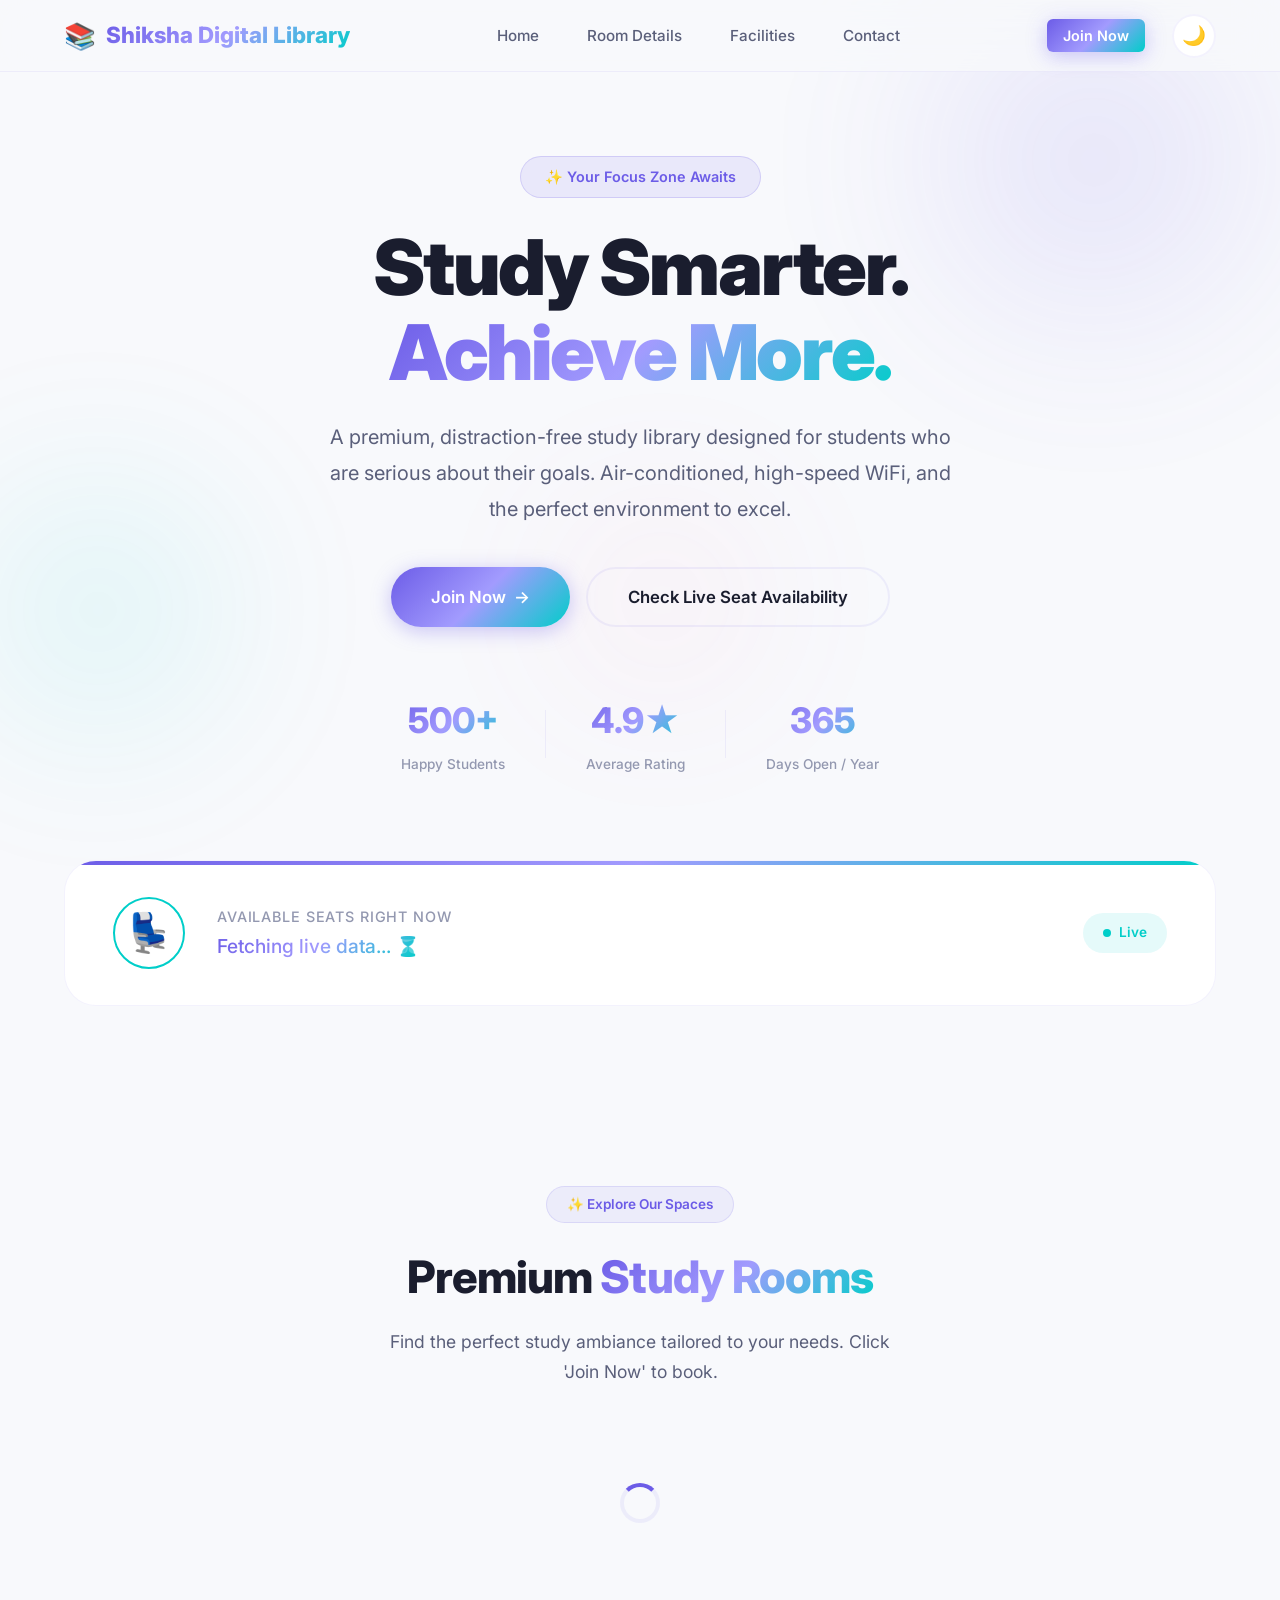
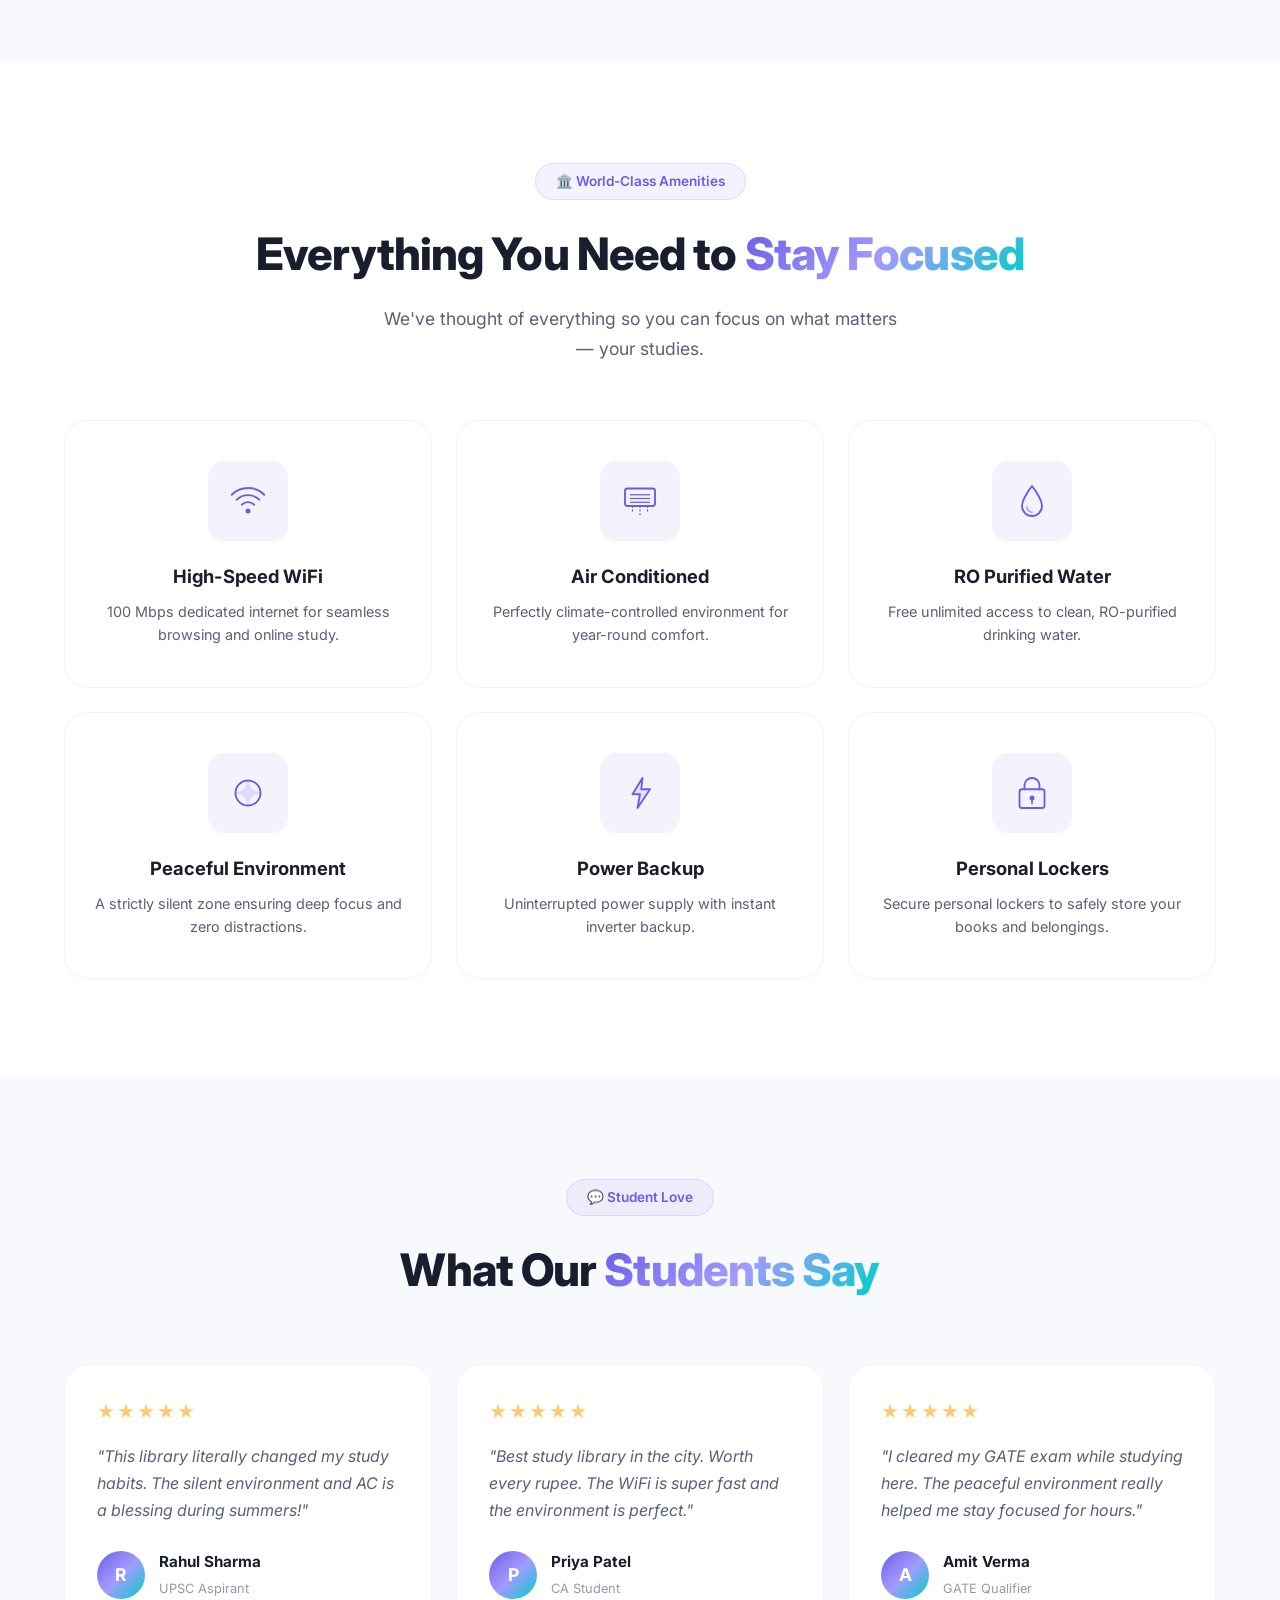
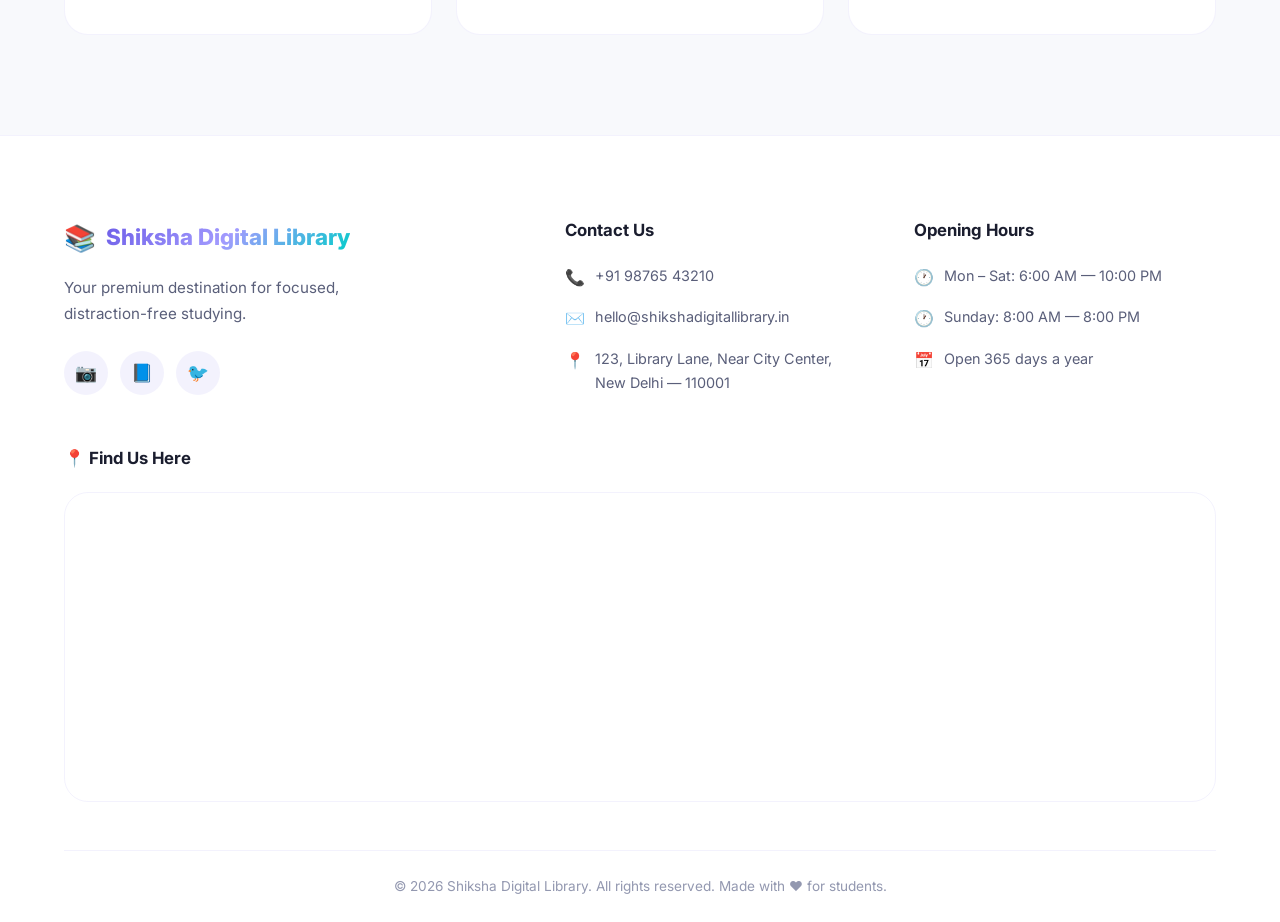
==== commit 039e7025: "Add files via upload" ====
--- a/index.html
+++ b/index.html
@@ -62,15 +62,12 @@
             </p>
             <div class="hero-actions">
                 <button class="btn btn-primary btn-lg" id="joinNowBtn" onclick="window.openBookingModal()">
-                    Join Now
-                    <span class="btn-arrow">→</span>
+                    Join Now <span class="btn-arrow">→</span>
                 </button>
-                <button class="btn btn-outline btn-lg" onclick="window.openLiveSeatModal()">
+
+                <button class="btn btn-outline btn-lg" id="checkLiveBtn" onclick="window.openLiveSeatModal()">
                     Check Live Seat Availability
                 </button>
-                <a href="#facilities" class="btn btn-outline btn-lg" id="exploreFacilitiesBtn">
-                    Explore Facilities
-                </a>
             </div>
             <div class="hero-stats">
                 <div class="stat-item">
@@ -409,16 +406,17 @@
                     </div>
                 </div>
 
-                <!-- Step 3: Select Seat -->
-                <div class="wizard-step disabled" id="step3">
+                <!-- Step 2: Select Seat -->
+                <div class="wizard-step disabled" id="step2">
                     <div class="step-header">
                         <span class="step-number">2</span>
                         <h3 class="step-title">Choose Your Seat</h3>
                     </div>
-                    <div class="step-content" id="step3Content" style="display: none;">
+                    <div class="step-content" id="step2Content" style="display: none;">
                         <div class="modal-legend">
                             <div class="legend-item"><span class="seat-badge available"></span> Available</div>
-                            <div class="legend-item"><span class="seat-badge partially-booked"></span> Partially Booked</div>
+                            <div class="legend-item"><span class="seat-badge partially-booked"></span> Partially Booked
+                            </div>
                             <div class="legend-item"><span class="seat-badge selected"></span> Selected</div>
                             <div class="legend-item"><span class="seat-badge booked"></span> Booked</div>
                         </div>
@@ -431,21 +429,21 @@
                     </div>
                 </div>
 
-            <!-- Step 2: Select Duration -->
-                <div class="wizard-step disabled" id="step2">
+                <!-- Step 3: Select Duration -->
+                <div class="wizard-step disabled" id="step3">
                     <div class="step-header">
                         <span class="step-number">3</span>
                         <h3 class="step-title">Select Duration/Shift</h3>
                     </div>
-                    <div class="step-content" id="step2Content" style="display: none;">
+                    <div class="step-content" id="step3Content" style="display: none;">
                         <div class="duration-selector" id="wizardDynamicDurations"></div>
                     </div>
                 </div>
 
-                <!-- Step 2.5: Select Time Slot (Conditional) -->
-                <div class="wizard-step" id="step25" style="display: none; margin-top: 24px;">
+                <!-- Step 4: Select Time Slot (Conditional) -->
+                <div class="wizard-step" id="step4" style="display: none; margin-top: 24px;">
                     <div class="step-header">
-                        <span class="step-number">3.5</span>
+                        <span class="step-number">4</span>
                         <h3 class="step-title">Select a Time Slot</h3>
                     </div>
                     <div class="step-content">
@@ -466,92 +464,102 @@
                     </div>
                 </div>
 
-                <!-- Step 4: User Details Form -->
-            <div class="wizard-step disabled" id="step4">
-                <div class="step-header">
-                    <span class="step-number">4</span>
-                    <h3 class="step-title">Your Details</h3>
-                </div>
-                <div class="step-content" id="step4Content" style="display: none;">
-                    <div class="user-details-form" style="max-width: 400px; margin: 0 auto;">
-                        <div style="margin-bottom: 12px; text-align: left;">
-                            <label
-                                style="font-weight: 600; font-size: 0.85rem; color: var(--text-secondary); display: block; margin-bottom: 6px;">Full
-                                Name</label>
-                            <input type="text" id="wizardName" placeholder="e.g. John Doe"
-                                style="width: 100%; padding: 12px; border: 1px solid var(--border-color, #e2e8f0); border-radius: 8px; outline: none; background: transparent; color: inherit;">
-                        </div>
-                        <div style="margin-bottom: 12px; text-align: left;">
-                            <label
-                                style="font-weight: 600; font-size: 0.85rem; color: var(--text-secondary); display: block; margin-bottom: 6px;">Phone
-                                Number</label>
-                            <input type="tel" id="wizardPhone" placeholder="e.g. 9876543210"
-                                style="width: 100%; padding: 12px; border: 1px solid var(--border-color, #e2e8f0); border-radius: 8px; outline: none; background: transparent; color: inherit;">
-                        </div>
-                        <!-- Wizard Action Section -->
-                        <div class="wizard-action-section hidden" id="wizardActionSection"
-                            style="display: none; width: 100%; margin-top: 24px; padding: 20px; box-sizing: border-box;">
-                            <div class="wizard-summary" style="gap: 16px; flex-direction: column; font-size: 1rem;">
-                                <div class="summary-item"><strong>Room:</strong> <span id="summaryRoom">—</span></div>
-                                <div class="summary-item"><strong>Duration:</strong> <span id="summaryDuration">—</span>
+                <!-- Step 5: User Details Form -->
+                <div class="wizard-step disabled" id="step5">
+                    <div class="step-header">
+                        <span class="step-number">5</span>
+                        <h3 class="step-title">Your Details</h3>
+                    </div>
+                    <div class="step-content" id="step5Content" style="display: none;">
+                        <div class="user-details-form" style="max-width: 400px; margin: 0 auto;">
+                            <div style="margin-bottom: 12px; text-align: left;">
+                                <label
+                                    style="font-weight: 600; font-size: 0.85rem; color: var(--text-secondary); display: block; margin-bottom: 6px;">Full
+                                    Name</label>
+                                <input type="text" id="wizardName" placeholder="e.g. John Doe"
+                                    style="width: 100%; padding: 12px; border: 1px solid var(--border-color, #e2e8f0); border-radius: 8px; outline: none; background: transparent; color: inherit;">
+                            </div>
+                            <div style="margin-bottom: 12px; text-align: left;">
+                                <label
+                                    style="font-weight: 600; font-size: 0.85rem; color: var(--text-secondary); display: block; margin-bottom: 6px;">Phone
+                                    Number</label>
+                                <input type="tel" id="wizardPhone" placeholder="e.g. 9876543210"
+                                    style="width: 100%; padding: 12px; border: 1px solid var(--border-color, #e2e8f0); border-radius: 8px; outline: none; background: transparent; color: inherit;">
+                            </div>
+                            <!-- Wizard Action Section -->
+                            <div class="wizard-action-section hidden" id="wizardActionSection"
+                                style="display: none; width: 100%; margin-top: 24px; padding: 20px; box-sizing: border-box;">
+                                <div class="wizard-summary" style="gap: 16px; flex-direction: column; font-size: 1rem;">
+                                    <div class="summary-item"><strong>Room:</strong> <span id="summaryRoom">—</span>
+                                    </div>
+                                    <div class="summary-item"><strong>Duration:</strong> <span
+                                            id="summaryDuration">—</span>
+                                    </div>
+                                    <div class="summary-item"><strong>Seat:</strong> <span id="summarySeat">—</span>
+                                    </div>
                                 </div>
-                                <div class="summary-item"><strong>Seat:</strong> <span id="summarySeat">—</span></div>
-                            </div>
-                            <button class="btn btn-primary btn-lg" id="wizardConfirmBtn"
-                                style="width: 100%; margin-top: 16px;">
-                                Submit Booking <span class="btn-arrow">→</span>
-                            </button>
-                        </div>
-                    </div>
-                </div>
-            </div>
-        </div>
-    </div>
-
-    <!-- ========== LIVE SEAT VIEWER MODAL ========== -->
-    <div class="modal-overlay" id="liveSeatModal" style="display: none;">
-        <div class="modal-content">
-            <button class="modal-close" onclick="closeLiveSeatModal()" aria-label="Close modal">✖</button>
-            <div class="modal-header" style="text-align: center; margin-bottom: 24px;">
-                <span class="section-badge" style="display:inline-block; margin-bottom:8px;">🗺️ Live View</span>
-                <h2 class="section-title" style="font-size: 1.8rem;">Current Seat <span class="gradient-text">Availability</span></h2>
-            </div>
-            
-            <div class="wizard-container">
-                <div class="wizard-step" style="opacity: 1; transform: none;">
-                    <div class="step-header">
-                        <h3 class="step-title">Select a Room to View</h3>
-                    </div>
-                    <div class="step-content" style="text-align: center; display: block;">
-                        <select id="liveViewerRoomSelect" onchange="renderLiveViewerSeats()" style="padding: 12px; width: 100%; max-width: 300px; border-radius: 8px; border: 1px solid var(--border-color); font-size: 1rem; margin-bottom: 24px; outline: none; background: transparent; color: inherit;">
-                            <option value="" disabled selected>Loading rooms...</option>
-                        </select>
-
-                        <div class="modal-legend">
-                            <div class="legend-item"><span class="seat-badge available"></span> Fully Available</div>
-                            <div class="legend-item"><span class="seat-badge partially-booked"></span> Partially Booked</div>
-                            <div class="legend-item"><span class="seat-badge booked"></span> Fully Booked</div>
-                        </div>
-
-                        <div class="wizard-seat-layout">
-                            <div class="seat-layout" id="liveViewerSeatGrid">
-                                <!-- Seats generated via JS -->
-                            </div>
-                        </div>
-                        
-                        <!-- Empty container for the Quick Shift Details Preview -->
-                        <div id="liveSeatShiftDetails" style="display:none; margin-top:20px; text-align: left;"></div>
-                        
-                        <div style="margin-top: 32px;">
-                            <button class="btn btn-primary" onclick="closeLiveSeatModal(); setTimeout(openBookingModal, 300);">Book visually from Booking Wizard <span class="btn-arrow">→</span></button>
-                        </div>
-                    </div>
-                </div>
-            </div>
-        </div>
-    </div>
-
-    <script type="module" src="script.js"></script>
+                                <button class="btn btn-primary btn-lg" id="wizardConfirmBtn"
+                                    style="width: 100%; margin-top: 16px;">
+                                    Submit Booking <span class="btn-arrow">→</span>
+                                </button>
+                            </div>
+                        </div>
+                    </div>
+                </div>
+            </div>
+        </div>
+
+        <!-- ========== LIVE SEAT VIEWER MODAL ========== -->
+        <div class="modal-overlay" id="liveSeatModal" style="display: none;">
+            <div class="modal-content">
+                <button class="modal-close" onclick="closeLiveSeatModal()" aria-label="Close modal">✖</button>
+                <div class="modal-header" style="text-align: center; margin-bottom: 24px;">
+                    <span class="section-badge" style="display:inline-block; margin-bottom:8px;">🗺️ Live View</span>
+                    <h2 class="section-title" style="font-size: 1.8rem;">Current Seat <span
+                            class="gradient-text">Availability</span></h2>
+                </div>
+
+                <div class="wizard-container">
+                    <div class="wizard-step" style="opacity: 1; transform: none;">
+                        <div class="step-header">
+                            <h3 class="step-title">Select a Room to View</h3>
+                        </div>
+                        <div class="step-content" style="text-align: center; display: block;">
+                            <select id="liveViewerRoomSelect" onchange="renderLiveViewerSeats()"
+                                style="padding: 12px; width: 100%; max-width: 300px; border-radius: 8px; border: 1px solid var(--border-color); font-size: 1rem; margin-bottom: 24px; outline: none; background: transparent; color: inherit;">
+                                <option value="" disabled selected>Loading rooms...</option>
+                            </select>
+
+                            <div class="modal-legend">
+                                <div class="legend-item"><span class="seat-badge available"></span> Fully Available
+                                </div>
+                                <div class="legend-item"><span class="seat-badge partially-booked"></span> Partially
+                                    Booked</div>
+                                <div class="legend-item"><span class="seat-badge booked"></span> Fully Booked</div>
+                            </div>
+
+                            <div class="wizard-seat-layout">
+                                <div class="seat-layout" id="liveViewerSeatGrid">
+                                    <!-- Seats generated via JS -->
+                                </div>
+                            </div>
+
+                            <!-- Empty container for the Quick Shift Details Preview -->
+                            <div id="liveSeatShiftDetails" style="display:none; margin-top:20px; text-align: left;">
+                            </div>
+
+                            <div style="margin-top: 32px;">
+                                <button class="btn btn-primary"
+                                    onclick="closeLiveSeatModal(); setTimeout(openBookingModal, 300);">Book visually
+                                    from Booking Wizard <span class="btn-arrow">→</span></button>
+                            </div>
+                        </div>
+                    </div>
+                </div>
+            </div>
+        </div>
+
+        <script type="module" src="script.js"></script>
 </body>
 
 </html>
--- a/style.css
+++ b/style.css
@@ -91,9 +91,14 @@
     color: inherit;
 }
 
-ul { list-style: none; }
-
-img { max-width: 100%; display: block; }
+ul {
+    list-style: none;
+}
+
+img {
+    max-width: 100%;
+    display: block;
+}
 
 .container {
     max-width: var(--container-max);
@@ -123,12 +128,14 @@
     position: absolute;
     inset: 0;
     border-radius: inherit;
-    background: linear-gradient(135deg, rgba(255,255,255,0.2), transparent);
+    background: linear-gradient(135deg, rgba(255, 255, 255, 0.2), transparent);
     opacity: 0;
     transition: opacity var(--transition);
 }
 
-.btn:hover::before { opacity: 1; }
+.btn:hover::before {
+    opacity: 1;
+}
 
 .btn-primary {
     background: var(--accent-gradient);
@@ -176,13 +183,24 @@
     font-size: 1rem;
 }
 
-.morning-btn { background: var(--morning-bg); color: #5a4600; }
-.evening-btn { background: var(--evening-bg); color: #fff; }
-.fullday-btn { background: var(--fullday-bg); color: #fff; }
+.morning-btn {
+    background: var(--morning-bg);
+    color: #5a4600;
+}
+
+.evening-btn {
+    background: var(--evening-bg);
+    color: #fff;
+}
+
+.fullday-btn {
+    background: var(--fullday-bg);
+    color: #fff;
+}
 
 .btn-book:hover {
     transform: translateY(-2px);
-    box-shadow: 0 8px 25px rgba(0,0,0,0.15);
+    box-shadow: 0 8px 25px rgba(0, 0, 0, 0.15);
 }
 
 /* ---------- NAVBAR ---------- */
@@ -224,7 +242,9 @@
     z-index: 1001;
 }
 
-.logo-icon { font-size: 1.6rem; }
+.logo-icon {
+    font-size: 1.6rem;
+}
 
 .logo-text {
     background: var(--accent-gradient);
@@ -278,7 +298,9 @@
     transform: rotate(20deg);
 }
 
-.theme-icon { line-height: 1; }
+.theme-icon {
+    line-height: 1;
+}
 
 .hamburger {
     display: none;
@@ -363,9 +385,19 @@
 }
 
 @keyframes float {
-    0%, 100% { transform: translate(0, 0) scale(1); }
-    33% { transform: translate(30px, -20px) scale(1.05); }
-    66% { transform: translate(-20px, 20px) scale(0.95); }
+
+    0%,
+    100% {
+        transform: translate(0, 0) scale(1);
+    }
+
+    33% {
+        transform: translate(30px, -20px) scale(1.05);
+    }
+
+    66% {
+        transform: translate(-20px, 20px) scale(0.95);
+    }
 }
 
 .hero-content {
@@ -463,6 +495,7 @@
         opacity: 0;
         transform: translateY(30px);
     }
+
     to {
         opacity: 1;
         transform: translateY(0);
@@ -526,8 +559,15 @@
 }
 
 @keyframes pulseRing {
-    0% { transform: scale(0.8); opacity: 1; }
-    100% { transform: scale(1.6); opacity: 0; }
+    0% {
+        transform: scale(0.8);
+        opacity: 1;
+    }
+
+    100% {
+        transform: scale(1.6);
+        opacity: 0;
+    }
 }
 
 .seat-icon {
@@ -584,8 +624,15 @@
 }
 
 @keyframes blink {
-    0%, 100% { opacity: 1; }
-    50% { opacity: 0.3; }
+
+    0%,
+    100% {
+        opacity: 1;
+    }
+
+    50% {
+        opacity: 0.3;
+    }
 }
 
 /* ---------- SECTION HEADERS ---------- */
@@ -674,9 +721,17 @@
     width: 100%;
 }
 
-.card-accent.morning { background: var(--morning-bg); }
-.card-accent.evening { background: var(--evening-bg); }
-.card-accent.fullday { background: var(--fullday-bg); }
+.card-accent.morning {
+    background: var(--morning-bg);
+}
+
+.card-accent.evening {
+    background: var(--evening-bg);
+}
+
+.card-accent.fullday {
+    background: var(--fullday-bg);
+}
 
 .card-header {
     padding: 32px 28px 0;
@@ -1165,7 +1220,9 @@
 }
 
 @media (max-width: 480px) {
-    .container { padding: 0 16px; }
+    .container {
+        padding: 0 16px;
+    }
 
     .hero {
         padding-top: calc(var(--nav-height) + 20px);
@@ -1257,13 +1314,15 @@
     font-weight: 700;
 }
 
-.room-selector, .duration-selector {
+.room-selector,
+.duration-selector {
     display: grid;
     grid-template-columns: repeat(3, 1fr);
     gap: 16px;
 }
 
-.room-btn, .duration-btn {
+.room-btn,
+.duration-btn {
     padding: 24px;
     background: var(--bg-secondary);
     border: 2px solid var(--border-color);
@@ -1280,13 +1339,15 @@
     position: relative;
 }
 
-.room-btn:hover, .duration-btn:hover {
+.room-btn:hover,
+.duration-btn:hover {
     border-color: var(--accent-2);
     background: rgba(108, 92, 231, 0.05);
     transform: translateY(-4px);
 }
 
-.room-btn.selected, .duration-btn.selected {
+.room-btn.selected,
+.duration-btn.selected {
     border-color: var(--accent-1);
     background: rgba(108, 92, 231, 0.1);
     box-shadow: 0 0 15px rgba(108, 92, 231, 0.2);
@@ -1296,12 +1357,14 @@
     font-size: 2.5rem;
 }
 
-.room-name, .duration-time {
+.room-name,
+.duration-time {
     font-size: 1.1rem;
     font-weight: 700;
 }
 
-.room-desc, .duration-price {
+.room-desc,
+.duration-price {
     font-size: 0.85rem;
     color: var(--text-secondary);
 }
@@ -1325,7 +1388,8 @@
 .seat-layout {
     display: flex;
     justify-content: center;
-    gap: 30px; /* Bigger gaps for visible aisles */
+    gap: 30px;
+    /* Bigger gaps for visible aisles */
     max-width: 400px;
     margin: 0 auto;
 }
@@ -1428,15 +1492,27 @@
     border: 1px solid #2ecc71;
     box-shadow: 0 0 8px rgba(46, 204, 113, 0.5);
 }
+
 .seat-badge.partially-booked {
     background: rgba(241, 196, 15, 0.1);
     border: 1px solid #f1c40f;
     box-shadow: 0 0 8px rgba(241, 196, 15, 0.5);
 }
-.seat-badge.selected { background: #3498db; box-shadow: 0 0 10px rgba(52, 152, 219, 0.6); }
-.seat-badge.booked { background: rgba(231, 76, 60, 0.1); border: 1px solid #e74c3c; }
-
-[data-theme="dark"] .seat-badge.booked { background: rgba(231, 76, 60, 0.2); border-color: #e74c3c; }
+
+.seat-badge.selected {
+    background: #3498db;
+    box-shadow: 0 0 10px rgba(52, 152, 219, 0.6);
+}
+
+.seat-badge.booked {
+    background: rgba(231, 76, 60, 0.1);
+    border: 1px solid #e74c3c;
+}
+
+[data-theme="dark"] .seat-badge.booked {
+    background: rgba(231, 76, 60, 0.2);
+    border-color: #e74c3c;
+}
 
 .wizard-action-section {
     max-width: 800px;
@@ -1530,26 +1606,22 @@
 
 /* ---------- MODAL ---------- */
 .modal-overlay {
+    display: none;
     position: fixed;
-    top: 0;
-    left: 0;
-    right: 0;
-    bottom: 0;
-    background: rgba(0, 0, 0, 0.6);
+    inset: 0;
+    background: rgba(0, 0, 0, 0.7);
     backdrop-filter: blur(8px);
-    z-index: 9999;
-    display: flex;
-    align-items: center;
+    z-index: 99999;
     justify-content: center;
+    align-items: center;
+    opacity: 0;
+    transition: opacity 0.3s ease;
     padding: 20px;
-    opacity: 0;
-    visibility: hidden;
-    transition: all 0.3s ease;
 }
 
 .modal-overlay.active {
+    display: flex;
     opacity: 1;
-    visibility: visible;
 }
 
 .modal-content {
@@ -1604,10 +1676,12 @@
 }
 
 @media (max-width: 768px) {
-    .room-selector, .duration-selector {
+
+    .room-selector,
+    .duration-selector {
         grid-template-columns: 1fr;
     }
-    
+
     .wizard-summary {
         gap: 16px;
         flex-direction: column;
@@ -1711,13 +1785,16 @@
 }
 
 @keyframes spin {
-    to { transform: rotate(360deg); }
+    to {
+        transform: rotate(360deg);
+    }
 }
 
 @media (max-width: 768px) {
     .room-pricing-grid {
         grid-template-columns: 1fr;
     }
+
     .dynamic-rooms-grid {
         grid-template-columns: 1fr;
     }
@@ -1733,5 +1810,4 @@
     pointer-events: none;
     box-shadow: none !important;
     border-color: var(--border-color, #e2e8f0) !important;
-}
-
+}
